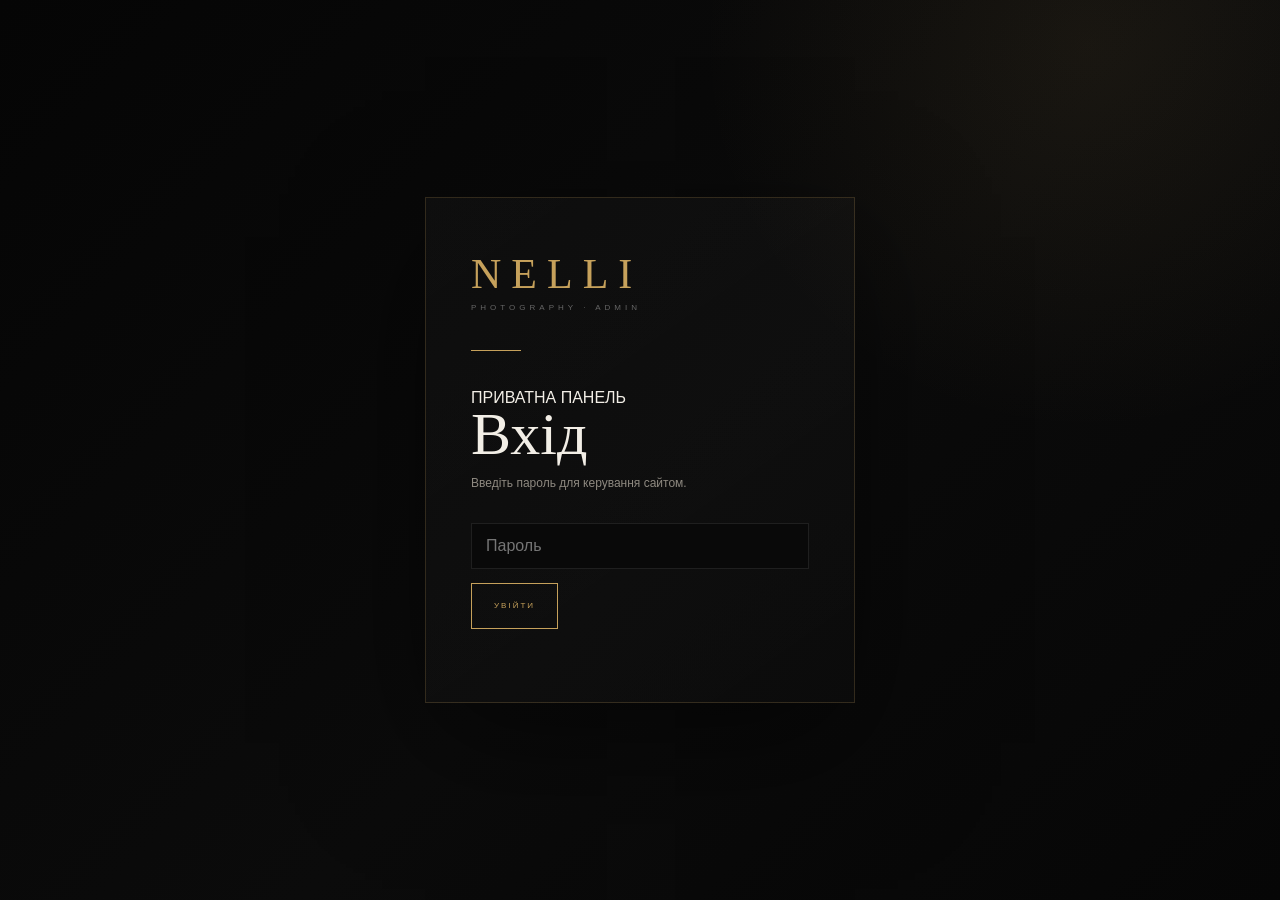
==== admin/index.html @ 54c32738 "Update index.html" ====
<!DOCTYPE html>
<html lang="uk">

<head>

    <meta charset="UTF-8">

    <meta
        name="viewport"
        content="width=device-width, initial-scale=1.0"
    >

    <title>Nelli Photography — Адмінка</title>

    <link
        rel="stylesheet"
        href="admin.css"
    >

</head>

<body>


<!-- ======================================================
     LOGIN
====================================================== -->

<div
    id="loginScreen"
    class="login-screen"
>

    <div class="login-box">

        <div class="login-brand">
            NELLI
        </div>

        <div class="login-subtitle">
            PHOTOGRAPHY · ADMIN
        </div>

        <div class="login-line"></div>

        <div class="login-label">
            ПРИВАТНА ПАНЕЛЬ
        </div>

        <h1>
            Вхід
        </h1>

        <p>
            Введіть пароль для керування сайтом.
        </p>

        <input
            id="adminToken"
            type="password"
            placeholder="Пароль"
            autocomplete="off"
        >

        <button
            id="loginButton"
            class="gold-button full-button"
            type="button"
        >
            Увійти
        </button>

        <div
            id="loginMessage"
            class="message"
        ></div>

    </div>

</div>


<!-- ======================================================
     APP
====================================================== -->

<div
    id="app"
    class="app hidden"
>


    <!-- HEADER -->

    <header class="admin-header">

        <div class="header-brand">

            <div class="brand">
                NELLI
            </div>

            <div class="brand-sub">
                PHOTOGRAPHY · ADMIN
            </div>

        </div>


        <div class="header-right">

            <span
                id="globalMessage"
                class="message"
            ></span>

            <button
                id="logoutButton"
                class="outline-button"
                type="button"
            >
                Вийти
            </button>

        </div>

    </header>


    <!-- MAIN -->

    <main class="admin-main">


        <!-- PAGE HEADER -->

        <div class="page-heading">

            <div>

                <div class="eyebrow">
                    CONTENT MANAGER
                </div>

                <h1>
                    Фотосесії
                </h1>

                <p class="page-description">
                    Тут можна керувати фотосесіями та фотографіями сайту.
                </p>

            </div>


            <button
                id="newSessionButton"
                class="gold-button create-button"
                type="button"
            >
                + Додати фотосесію
            </button>

        </div>


        <!-- SEARCH -->

        <div class="toolbar">

            <div class="search-box">

                <span>
                    ⌕
                </span>

                <input
                    id="sessionSearch"
                    type="text"
                    placeholder="Пошук фотосесії..."
                >

            </div>

            <div
                id="sessionCount"
                class="count-label"
            >
                0 фотосесій
            </div>

        </div>


        <!-- CONTENT -->

        <div class="admin-layout">


            <!-- SESSION LIST -->

            <aside class="sessions-panel">

                <div class="panel-header">

                    <div class="panel-title">
                        Ваші фотосесії
                    </div>

                </div>


                <div id="sessionsList">
                    Завантаження...
                </div>

            </aside>


            <!-- EDITOR -->

            <section class="editor-panel">


                <div
                    id="emptyState"
                    class="empty-state"
                >

                    <div class="empty-icon">
                        +
                    </div>

                    <h2>
                        Виберіть фотосесію
                    </h2>

                    <p>
                        Або створіть нову фотосесію,
                        щоб додати фотографії.
                    </p>

                    <button
                        id="emptyCreateButton"
                        class="gold-button"
                        type="button"
                    >
                        Створити фотосесію
                    </button>

                </div>


                <div
                    id="editor"
                    class="hidden"
                >


                    <!-- EDITOR HEADER -->

                    <div class="editor-header">

                        <div>

                            <div class="eyebrow">
                                РЕДАГУВАННЯ
                            </div>

                            <h2 id="editorTitle">
                                Фотосесія
                            </h2>

                        </div>


                        <div
                            id="editorStatus"
                            class="editor-status"
                        ></div>

                    </div>


                    <!-- BASIC INFO -->

                    <div class="form-section">

                        <div class="section-heading">
                            Основна інформація
                        </div>


                        <div class="two-columns">


                            <div class="field">

                                <label for="titleUk">
                                    Назва
                                </label>

                                <input
                                    id="titleUk"
                                    type="text"
                                    placeholder="Наприклад: Весілля Олени та Максима"
                                >

                                <div class="field-help">
                                    Основна назва фотосесії.
                                </div>

                            </div>


                            <div class="field">

                                <label for="category">
                                    Тип зйомки
                                </label>

                                <select id="category">

                                    <option value="wedding">
                                        Весілля
                                    </option>

                                    <option value="love">
                                        Історія кохання
                                    </option>

                                    <option value="portrait">
                                        Портрет
                                    </option>

                                    <option value="couple">
                                        Пара
                                    </option>

                                    <option value="other">
                                        Інше
                                    </option>

                                </select>

                            </div>


                            <div class="field">

                                <label for="order">
                                    Позиція на сайті
                                </label>

                                <input
                                    id="order"
                                    type="number"
                                    min="1"
                                    value="1"
                                >

                                <div class="field-help">
                                    Менше число = вище на сайті.
                                </div>

                            </div>


                            <div class="field">

                                <label for="active">
                                    Статус
                                </label>

                                <select id="active">

                                    <option value="true">
                                        Показувати на сайті
                                    </option>

                                    <option value="false">
                                        Приховати з сайту
                                    </option>

                                </select>

                            </div>

                        </div>


                        <details class="advanced-section">

                            <summary>
                                Додаткові налаштування
                            </summary>


                            <div class="two-columns advanced-fields">


                                <div class="field">

                                    <label for="slug">
                                        Slug
                                    </label>

                                    <input
                                        id="slug"
                                        type="text"
                                        placeholder="wedding-olena-max"
                                    >

                                    <div class="field-help">
                                        Можна залишити порожнім — створиться автоматично.
                                    </div>

                                </div>


                                <div class="field">

                                    <label>
                                        ID
                                    </label>

                                    <input
                                        id="sessionIdDisplay"
                                        type="text"
                                        readonly
                                    >

                                </div>

                            </div>

                        </details>

                    </div>


                    <!-- LANGUAGES -->

                    <div class="form-section">

                        <div class="section-heading">
                            Тексти різними мовами
                        </div>


                        <div class="language-grid">


                            <div class="language-card">

                                <div class="language-name">
                                    UA
                                </div>

                                <div class="field">

                                    <label for="descriptionUk">
                                        Опис
                                    </label>

                                    <textarea
                                        id="descriptionUk"
                                        placeholder="Короткий опис фотосесії..."
                                    ></textarea>

                                </div>

                            </div>


                            <div class="language-card">

                                <div class="language-name">
                                    RU
                                </div>

                                <div class="field">

                                    <label for="titleRu">
                                        Назва
                                    </label>

                                    <input
                                        id="titleRu"
                                        type="text"
                                    >

                                </div>

                                <div class="field">

                                    <label for="descriptionRu">
                                        Опис
                                    </label>

                                    <textarea
                                        id="descriptionRu"
                                    ></textarea>

                                </div>

                            </div>


                            <div class="language-card">

                                <div class="language-name">
                                    EN
                                </div>

                                <div class="field">

                                    <label for="titleEn">
                                        Назва
                                    </label>

                                    <input
                                        id="titleEn"
                                        type="text"
                                    >

                                </div>

                                <div class="field">

                                    <label for="descriptionEn">
                                        Опис
                                    </label>

                                    <textarea
                                        id="descriptionEn"
                                    ></textarea>

                                </div>

                            </div>


                            <div class="language-card">

                                <div class="language-name">
                                    CZ
                                </div>

                                <div class="field">

                                    <label for="titleCz">
                                        Назва
                                    </label>

                                    <input
                                        id="titleCz"
                                        type="text"
                                    >

                                </div>

                                <div class="field">

                                    <label for="descriptionCz">
                                        Опис
                                    </label>

                                    <textarea
                                        id="descriptionCz"
                                    ></textarea>

                                </div>

                            </div>

                        </div>

                    </div>


                    <!-- ACTIONS -->

                    <div class="save-bar">

                        <div>

                            <div class="save-hint">
                                Не забудьте зберегти зміни.
                            </div>

                        </div>


                        <div class="save-actions">

                            <button
                                id="deleteSessionButton"
                                class="danger-button"
                                type="button"
                            >
                                Видалити
                            </button>

                            <button
                                id="saveSessionButton"
                                class="gold-button"
                                type="button"
                            >
                                Зберегти зміни
                            </button>

                        </div>

                    </div>


                    <!-- PHOTOS -->

                    <div class="photos-section">

                        <div class="section-heading">
                            Фотографії
                        </div>


                        <div class="photos-toolbar">

                            <div>

                                <strong>
                                    Галерея фотосесії
                                </strong>

                                <span>
                                    Завантажуйте фото прямо сюди.
                                </span>

                            </div>


                            <label class="upload-button">

                                + Додати фото

                                <input
                                    id="photoInput"
                                    type="file"
                                    accept="image/jpeg,image/png,image/webp"
                                    multiple
                                    hidden
                                >

                            </label>

                        </div>


                        <div
                            id="photosList"
                            class="photos-list"
                        >

                            <div class="photos-empty">
                                Фотографій поки немає.
                            </div>

                        </div>

                    </div>


                </div>


            </section>

        </div>

    </main>

</div>


<script src="admin.js"></script>

</body>

</html>
---- admin/admin.css ----
:root {
    --bg: #070707;
    --bg-soft: #0c0c0c;
    --panel: #111111;

    --gold: #c6a15b;
    --gold-light: #e2c27d;

    --text: #f2eee6;
    --muted: #8e8980;

    --line: rgba(198, 161, 91, .2);

    --danger: #b56f6f;

    --serif: "Cormorant Garamond", Georgia, serif;
    --sans: "Montserrat", Arial, sans-serif;
}

* {
    box-sizing: border-box;
}

html,
body {
    margin: 0;
    min-height: 100%;
}

body {
    background:
        radial-gradient(
            circle at 85% 5%,
            rgba(198, 161, 91, .08),
            transparent 28%
        ),
        linear-gradient(
            135deg,
            #050505,
            #0b0b0b 55%,
            #060606
        );

    color: var(--text);

    font-family: var(--sans);
    font-weight: 300;
}

button,
input,
textarea,
select {
    font: inherit;
}

button {
    cursor: pointer;
}

.hidden {
    display: none !important;
}


/* =========================================================
   LOGIN
========================================================= */

.login-screen {
    min-height: 100vh;

    display: flex;
    align-items: center;
    justify-content: center;

    padding: 25px;
}

.login-box {
    width: min(430px, 100%);

    padding: 55px 45px;

    border: 1px solid var(--line);

    background:
        linear-gradient(
            145deg,
            rgba(255,255,255,.025),
            rgba(255,255,255,.008)
        );

    box-shadow:
        0 40px 120px rgba(0,0,0,.5);
}

.login-brand {
    color: var(--gold);

    font-family: var(--serif);

    font-size: 42px;

    letter-spacing: 10px;

    line-height: 1;
}

.login-subtitle {
    margin-top: 8px;

    color: #666;

    font-size: 8px;

    letter-spacing: 4px;
}

.login-line {
    width: 50px;

    height: 1px;

    margin: 38px 0;

    background: var(--gold);
}

.login-box h1 {
    margin: 0 0 12px;

    font-family: var(--serif);

    font-size: 60px;

    font-weight: 300;

    line-height: .9;
}

.login-box p {
    margin: 0 0 28px;

    color: var(--muted);

    font-size: 12px;

    line-height: 1.8;
}

.login-box input {
    margin-bottom: 14px;
}


/* =========================================================
   HEADER
========================================================= */

.admin-header {
    position: sticky;

    top: 0;

    z-index: 100;

    min-height: 88px;

    padding: 18px 5vw;

    display: flex;
    align-items: center;
    justify-content: space-between;

    gap: 25px;

    border-bottom: 1px solid var(--line);

    background:
        rgba(7,7,7,.86);

    backdrop-filter: blur(16px);
}

.brand {
    color: var(--gold);

    font-family: var(--serif);

    font-size: 20px;

    letter-spacing: 4px;
}

.brand-sub {
    margin-top: 3px;

    color: #555;

    font-size: 7px;

    letter-spacing: 3px;
}

.header-actions {
    display: flex;
    align-items: center;

    gap: 18px;
}


/* =========================================================
   MAIN
========================================================= */

.admin-main {
    width: min(
        1450px,
        calc(100% - 70px)
    );

    margin: auto;

    padding: 70px 0 100px;
}

.page-top {
    margin-bottom: 50px;

    display: flex;
    align-items: end;
    justify-content: space-between;

    gap: 30px;
}

.eyebrow {
    color: var(--gold);

    font-size: 9px;

    font-weight: 500;

    letter-spacing: 4px;

    text-transform: uppercase;
}

.page-top h1 {
    margin: 14px 0 0;

    font-family: var(--serif);

    font-size: clamp(
        65px,
        8vw,
        115px
    );

    font-weight: 300;

    line-height: .78;

    letter-spacing: -2px;
}


/* =========================================================
   LAYOUT
========================================================= */

.admin-layout {
    display: grid;

    grid-template-columns:
        330px minmax(0, 1fr);

    gap: 20px;

    align-items: start;
}

.sessions-panel,
.editor-panel {
    border: 1px solid var(--line);

    background:
        rgba(255,255,255,.012);
}

.sessions-panel {
    position: sticky;

    top: 108px;

    padding: 24px;
}

.editor-panel {
    padding: 38px;
}

.panel-title,
.divider-title {
    color: var(--gold);

    font-size: 8px;

    font-weight: 500;

    letter-spacing: 3px;

    text-transform: uppercase;
}

.panel-title {
    margin-bottom: 20px;
}

.divider-title {
    padding-top: 24px;

    margin: 22px 0 25px;

    border-top: 1px solid var(--line);
}


/* =========================================================
   SESSION LIST
========================================================= */

.session-card {
    padding: 17px;

    margin-bottom: 10px;

    border: 1px solid
        rgba(255,255,255,.07);

    background: #0a0a0a;

    cursor: pointer;

    transition:
        transform .35s ease,
        background .35s ease,
        border-color .35s ease;
}

.session-card:hover {
    transform: translateX(4px);

    border-color:
        rgba(198,161,91,.4);
}

.session-card.active {
    border-color: var(--gold);

    background:
        linear-gradient(
            90deg,
            rgba(198,161,91,.08),
            transparent
        );
}

.session-title {
    font-family: var(--serif);

    font-size: 24px;

    line-height: 1.05;
}

.session-meta {
    margin-top: 8px;

    color: #69655f;

    font-size: 8px;

    letter-spacing: 1.5px;

    text-transform: uppercase;
}


/* =========================================================
   FORMS
========================================================= */

.two-columns {
    display: grid;

    grid-template-columns: 1fr 1fr;

    gap: 20px;
}

.field {
    margin-bottom: 23px;
}

.field label {
    display: block;

    margin-bottom: 8px;

    color: #88837b;

    font-size: 8px;

    letter-spacing: 2px;

    text-transform: uppercase;
}

input,
textarea,
select {
    width: 100%;

    padding: 13px 14px;

    border: 1px solid
        rgba(255,255,255,.09);

    outline: none;

    background: #090909;

    color: var(--text);

    transition:
        border-color .3s ease,
        box-shadow .3s ease;
}

input:focus,
textarea:focus,
select:focus {
    border-color: var(--gold);

    box-shadow:
        0 0 0 3px
        rgba(198,161,91,.05);
}

textarea {
    min-height: 100px;

    resize: vertical;

    line-height: 1.7;
}


/* =========================================================
   BUTTONS
========================================================= */

.gold-button,
.outline-button,
.danger-button {
    min-height: 46px;

    padding: 0 22px;

    border: 1px solid;

    background: transparent;

    font-size: 8px;

    font-weight: 500;

    letter-spacing: 2px;

    text-transform: uppercase;

    transition:
        background .35s ease,
        color .35s ease,
        border-color .35s ease,
        transform .35s ease;
}

.gold-button {
    border-color: var(--gold);

    color: var(--gold);
}

.gold-button:hover {
    background: var(--gold);

    color: #050505;

    transform: translateY(-2px);
}

.outline-button {
    border-color: #303030;

    color: #999;
}

.outline-button:hover {
    border-color: var(--gold);

    color: var(--gold);
}

.danger-button {
    border-color:
        rgba(181,111,111,.45);

    color: var(--danger);
}

.danger-button:hover {
    background: var(--danger);

    color: #080808;
}

.editor-actions {
    display: flex;

    gap: 12px;

    margin-top: 8px;
}


/* =========================================================
   PHOTO UPLOAD
========================================================= */

.photos-section {
    margin-top: 55px;
}

.upload-box {
    display: flex;

    align-items: center;
    justify-content: space-between;

    gap: 25px;

    padding: 25px;

    border: 1px dashed
        rgba(198,161,91,.3);

    background:
        rgba(198,161,91,.025);
}

.upload-copy {
    display: flex;

    flex-direction: column;

    gap: 6px;
}

.upload-copy strong {
    font-family: var(--serif);

    font-size: 24px;

    font-weight: 400;
}

.upload-copy span {
    color: #666;

    font-size: 8px;

    letter-spacing: 1px;
}

#photoInput {
    width: min(
        360px,
        100%
    );

    padding: 0;

    border: 0;

    background: transparent;
}


/* =========================================================
   PHOTO GRID
========================================================= */

.photos-list {
    display: grid;

    grid-template-columns:
        repeat(
            2,
            minmax(0, 1fr)
        );

    gap: 16px;

    margin-top: 25px;
}

.photo-card {
    overflow: hidden;

    border: 1px solid
        rgba(255,255,255,.08);

    background: #090909;
}

.photo-preview {
    position: relative;

    aspect-ratio: 4 / 3;

    overflow: hidden;

    background: #151515;
}

.photo-preview img {
    width: 100%;
    height: 100%;

    object-fit: cover;

    transition:
        transform .8s
        cubic-bezier(.16,1,.3,1);
}

.photo-card:hover
.photo-preview img {
    transform: scale(1.04);
}

.cover-badge {
    position: absolute;

    top: 12px;
    left: 12px;

    padding: 6px 9px;

    background: var(--gold);

    color: #090909;

    font-size: 7px;

    font-weight: 600;

    letter-spacing: 1.5px;

    text-transform: uppercase;
}

.photo-body {
    padding: 15px;
}

.photo-name {
    overflow: hidden;

    color: #ddd;

    font-size: 10px;

    white-space: nowrap;

    text-overflow: ellipsis;
}

.photo-actions {
    display: flex;

    gap: 8px;

    margin-top: 12px;
}

.photo-actions button {
    min-height: 34px;

    padding: 0 11px;

    border: 1px solid #292929;

    background: transparent;

    color: #888;

    font-size: 7px;

    letter-spacing: 1px;

    text-transform: uppercase;

    transition:
        border-color .3s ease,
        color .3s ease;
}

.photo-actions button:hover {
    border-color: var(--gold);

    color: var(--gold);
}


/* =========================================================
   MESSAGE
========================================================= */

.message {
    min-height: 18px;

    color: var(--gold);

    font-size: 9px;

    letter-spacing: 1px;
}


/* =========================================================
   SCROLLBAR
========================================================= */

::-webkit-scrollbar {
    width: 6px;
}

::-webkit-scrollbar-track {
    background: #060606;
}

::-webkit-scrollbar-thumb {
    background: #2b2b2b;
}

::-webkit-scrollbar-thumb:hover {
    background: var(--gold);
}


/* =========================================================
   MOBILE
========================================================= */

@media (max-width: 900px) {

    .admin-main {
        width: calc(100% - 30px);

        padding-top: 40px;
    }

    .admin-layout {
        grid-template-columns: 1fr;
    }

    .sessions-panel {
        position: static;
    }

    .two-columns {
        grid-template-columns: 1fr;
    }

    .photos-list {
        grid-template-columns: 1fr;
    }

    .upload-box {
        align-items: stretch;

        flex-direction: column;
    }

    #photoInput {
        width: 100%;
    }

}


@media (max-width: 600px) {

    .admin-header {
        padding: 16px 15px;
    }

    .brand {
        font-size: 14px;
    }

    .brand-sub {
        font-size: 6px;
    }

    .header-actions {
        gap: 8px;
    }

    .header-actions .message {
        display: none;
    }

    .editor-panel {
        padding: 24px 17px;
    }

    .page-top {
        align-items: stretch;

        flex-direction: column;
    }

    .page-top
    .gold-button {
        width: 100%;
    }

    .login-box {
        padding: 38px 25px;
    }

    .login-box h1 {
        font-size: 48px;
    }

    .session-title {
        font-size: 21px;
    }

}
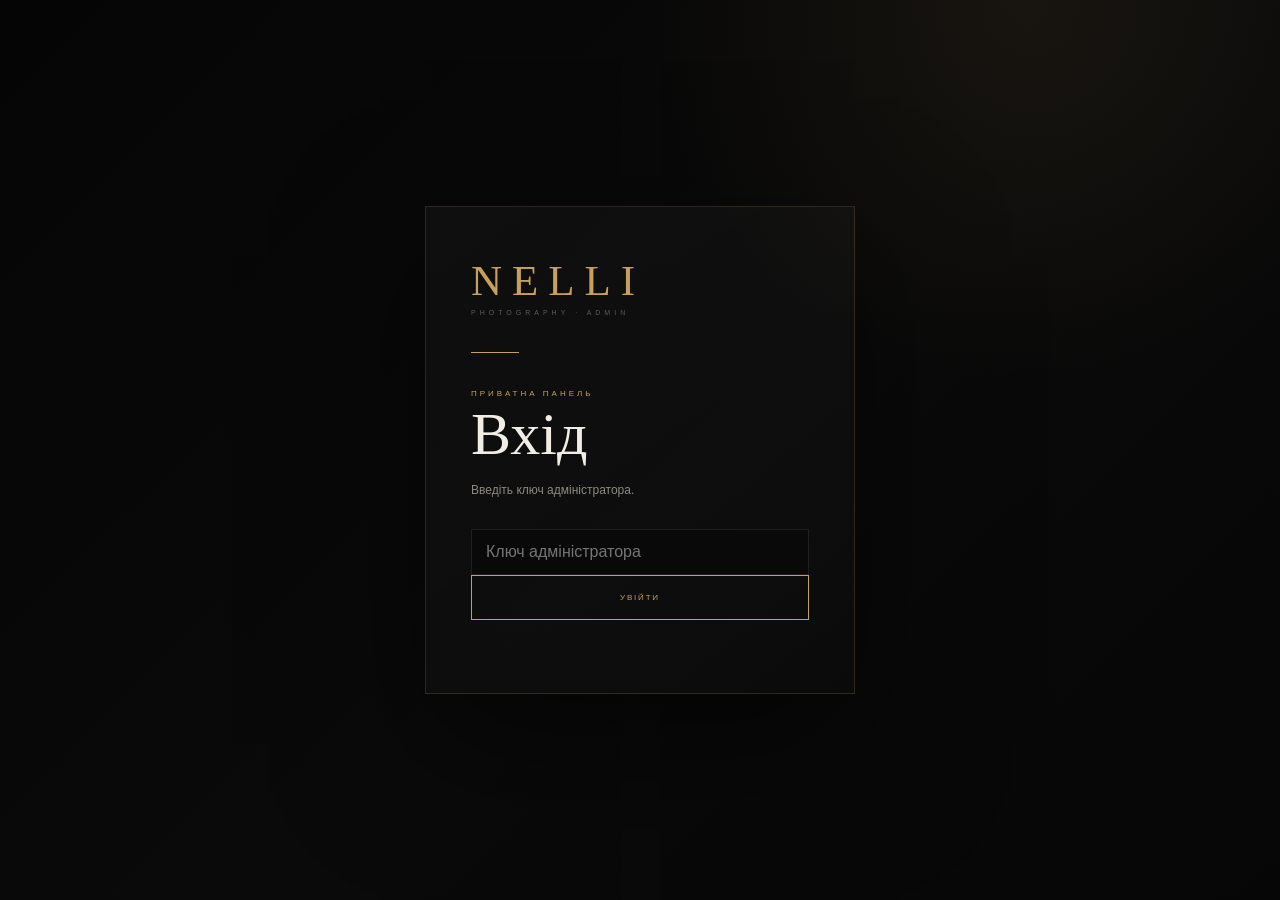
==== commit 0c87efa5: "Update index.html" ====
--- a/admin/index.html
+++ b/admin/index.html
@@ -7,24 +7,24 @@
 
     <meta
         name="viewport"
-        content="width=device-width, initial-scale=1.0"
+        content="width=device-width, initial-scale=1.0, viewport-fit=cover"
     >
 
-    <title>Nelli Photography — Адмінка</title>
+    <meta
+        name="theme-color"
+        content="#070707"
+    >
+
+    <title>Nelli Photography — Admin</title>
 
     <link
         rel="stylesheet"
-        href="admin.css"
+        href="admin.css?v=20260901"
     >
 
 </head>
 
 <body>
-
-
-<!-- ======================================================
-     LOGIN
-====================================================== -->
 
 <div
     id="loginScreen"
@@ -52,23 +52,33 @@
         </h1>
 
         <p>
-            Введіть пароль для керування сайтом.
+            Введіть ключ адміністратора.
         </p>
 
-        <input
-            id="adminToken"
-            type="password"
-            placeholder="Пароль"
-            autocomplete="off"
-        >
-
-        <button
-            id="loginButton"
-            class="gold-button full-button"
-            type="button"
-        >
-            Увійти
-        </button>
+
+        <form id="loginForm">
+
+            <input
+                id="adminToken"
+                type="password"
+                placeholder="Ключ адміністратора"
+                autocomplete="current-password"
+                autocapitalize="off"
+                spellcheck="false"
+                enterkeyhint="go"
+            >
+
+
+            <button
+                id="loginButton"
+                class="gold-button full-button"
+                type="submit"
+            >
+                Увійти
+            </button>
+
+        </form>
+
 
         <div
             id="loginMessage"
@@ -80,17 +90,10 @@
 </div>
 
 
-<!-- ======================================================
-     APP
-====================================================== -->
-
 <div
     id="app"
     class="app hidden"
 >
-
-
-    <!-- HEADER -->
 
     <header class="admin-header">
 
@@ -127,12 +130,8 @@
     </header>
 
 
-    <!-- MAIN -->
-
     <main class="admin-main">
 
-
-        <!-- PAGE HEADER -->
 
         <div class="page-heading">
 
@@ -147,7 +146,7 @@
                 </h1>
 
                 <p class="page-description">
-                    Тут можна керувати фотосесіями та фотографіями сайту.
+                    Керуйте фотосесіями та фотографіями сайту.
                 </p>
 
             </div>
@@ -164,8 +163,6 @@
         </div>
 
 
-        <!-- SEARCH -->
-
         <div class="toolbar">
 
             <div class="search-box">
@@ -176,11 +173,13 @@
 
                 <input
                     id="sessionSearch"
-                    type="text"
+                    type="search"
                     placeholder="Пошук фотосесії..."
+                    autocomplete="off"
                 >
 
             </div>
+
 
             <div
                 id="sessionCount"
@@ -192,12 +191,8 @@
         </div>
 
 
-        <!-- CONTENT -->
-
         <div class="admin-layout">
 
-
-            <!-- SESSION LIST -->
 
             <aside class="sessions-panel">
 
@@ -216,8 +211,6 @@
 
             </aside>
 
-
-            <!-- EDITOR -->
 
             <section class="editor-panel">
 
@@ -257,8 +250,6 @@
                 >
 
 
-                    <!-- EDITOR HEADER -->
-
                     <div class="editor-header">
 
                         <div>
@@ -281,8 +272,6 @@
 
                     </div>
 
-
-                    <!-- BASIC INFO -->
 
                     <div class="form-section">
 
@@ -359,10 +348,6 @@
                                     value="1"
                                 >
 
-                                <div class="field-help">
-                                    Менше число = вище на сайті.
-                                </div>
-
                             </div>
 
 
@@ -398,7 +383,6 @@
 
                             <div class="two-columns advanced-fields">
 
-
                                 <div class="field">
 
                                     <label for="slug">
@@ -408,19 +392,15 @@
                                     <input
                                         id="slug"
                                         type="text"
-                                        placeholder="wedding-olena-max"
+                                        placeholder="wedding-olena"
                                     >
 
-                                    <div class="field-help">
-                                        Можна залишити порожнім — створиться автоматично.
-                                    </div>
-
-                                </div>
-
-
-                                <div class="field">
-
-                                    <label>
+                                </div>
+
+
+                                <div class="field">
+
+                                    <label for="sessionIdDisplay">
                                         ID
                                     </label>
 
@@ -439,8 +419,6 @@
                     </div>
 
 
-                    <!-- LANGUAGES -->
-
                     <div class="form-section">
 
                         <div class="section-heading">
@@ -579,16 +557,10 @@
                     </div>
 
 
-                    <!-- ACTIONS -->
-
                     <div class="save-bar">
 
-                        <div>
-
-                            <div class="save-hint">
-                                Не забудьте зберегти зміни.
-                            </div>
-
+                        <div class="save-hint">
+                            Збережіть зміни після редагування.
                         </div>
 
 
@@ -607,15 +579,13 @@
                                 class="gold-button"
                                 type="button"
                             >
-                                Зберегти зміни
+                                Зберегти
                             </button>
 
                         </div>
 
                     </div>
 
-
-                    <!-- PHOTOS -->
 
                     <div class="photos-section">
 
@@ -633,7 +603,7 @@
                                 </strong>
 
                                 <span>
-                                    Завантажуйте фото прямо сюди.
+                                    Додайте фотографії з телефона або комп'ютера.
                                 </span>
 
                             </div>
@@ -672,7 +642,6 @@
 
                 </div>
 
-
             </section>
 
         </div>
@@ -682,7 +651,7 @@
 </div>
 
 
-<script src="admin.js"></script>
+<script src="admin.js?v=20260901"></script>
 
 </body>
 
--- a/admin/admin.css
+++ b/admin/admin.css
@@ -2,42 +2,51 @@
     --bg: #070707;
     --bg-soft: #0c0c0c;
     --panel: #111111;
+    --panel-light: #151515;
 
     --gold: #c6a15b;
-    --gold-light: #e2c27d;
-
-    --text: #f2eee6;
-    --muted: #8e8980;
-
-    --line: rgba(198, 161, 91, .2);
-
-    --danger: #b56f6f;
+    --gold-light: #e1c17c;
+
+    --text: #f1ede5;
+    --muted: #8d8980;
+    --dark-muted: #5f5b55;
+
+    --line: rgba(198, 161, 91, .18);
+    --line-light: rgba(255,255,255,.08);
+
+    --danger: #bd7777;
 
     --serif: "Cormorant Garamond", Georgia, serif;
     --sans: "Montserrat", Arial, sans-serif;
 }
 
+
 * {
     box-sizing: border-box;
 }
 
-html,
+
+html {
+    min-height: 100%;
+    background: var(--bg);
+}
+
+
 body {
+    min-height: 100vh;
+
     margin: 0;
-    min-height: 100%;
-}
-
-body {
+
     background:
         radial-gradient(
-            circle at 85% 5%,
-            rgba(198, 161, 91, .08),
+            circle at 80% 0%,
+            rgba(198,161,91,.08),
             transparent 28%
         ),
         linear-gradient(
             135deg,
             #050505,
-            #0b0b0b 55%,
+            #0a0a0a 55%,
             #060606
         );
 
@@ -46,6 +55,7 @@
     font-family: var(--sans);
     font-weight: 300;
 }
+
 
 button,
 input,
@@ -54,9 +64,18 @@
     font: inherit;
 }
 
+
 button {
     cursor: pointer;
 }
+
+
+input,
+textarea,
+select {
+    outline: none;
+}
+
 
 .hidden {
     display: none !important;
@@ -77,58 +96,75 @@
     padding: 25px;
 }
 
+
 .login-box {
     width: min(430px, 100%);
 
     padding: 55px 45px;
 
-    border: 1px solid var(--line);
+    border:
+        1px solid var(--line);
 
     background:
         linear-gradient(
             145deg,
-            rgba(255,255,255,.025),
-            rgba(255,255,255,.008)
+            rgba(255,255,255,.028),
+            rgba(255,255,255,.006)
         );
 
     box-shadow:
-        0 40px 120px rgba(0,0,0,.5);
-}
+        0 50px 130px rgba(0,0,0,.55);
+}
+
 
 .login-brand {
     color: var(--gold);
 
     font-family: var(--serif);
 
-    font-size: 42px;
+    font-size: 43px;
+
+    line-height: .9;
 
     letter-spacing: 10px;
-
-    line-height: 1;
-}
+}
+
 
 .login-subtitle {
     margin-top: 8px;
 
-    color: #666;
+    color: #5f5b55;
+
+    font-size: 7px;
+
+    letter-spacing: 4px;
+}
+
+
+.login-line {
+    width: 48px;
+
+    height: 1px;
+
+    margin: 36px 0;
+    
+    background: var(--gold);
+}
+
+
+.login-label {
+    margin-bottom: 12px;
+
+    color: var(--gold);
 
     font-size: 8px;
 
-    letter-spacing: 4px;
-}
-
-.login-line {
-    width: 50px;
-
-    height: 1px;
-
-    margin: 38px 0;
-
-    background: var(--gold);
-}
+    letter-spacing: 3px;
+}
+
 
 .login-box h1 {
-    margin: 0 0 12px;
+    margin: 0;
 
     font-family: var(--serif);
 
@@ -136,21 +172,18 @@
 
     font-weight: 300;
 
-    line-height: .9;
-}
+    line-height: .8;
+}
+
 
 .login-box p {
-    margin: 0 0 28px;
+    margin: 22px 0 28px;
 
     color: var(--muted);
 
     font-size: 12px;
 
     line-height: 1.8;
-}
-
-.login-box input {
-    margin-bottom: 14px;
 }
 
 
@@ -165,33 +198,45 @@
 
     z-index: 100;
 
-    min-height: 88px;
-
-    padding: 18px 5vw;
+    min-height: 84px;
+
+    padding: 16px 5vw;
 
     display: flex;
+
     align-items: center;
+
     justify-content: space-between;
 
-    gap: 25px;
-
-    border-bottom: 1px solid var(--line);
+    gap: 20px;
+
+    border-bottom:
+        1px solid var(--line);
 
     background:
         rgba(7,7,7,.86);
 
-    backdrop-filter: blur(16px);
-}
+    backdrop-filter: blur(18px);
+}
+
+
+.header-brand {
+    display: flex;
+
+    flex-direction: column;
+}
+
 
 .brand {
     color: var(--gold);
 
     font-family: var(--serif);
 
-    font-size: 20px;
+    font-size: 21px;
 
     letter-spacing: 4px;
 }
+
 
 .brand-sub {
     margin-top: 3px;
@@ -203,8 +248,10 @@
     letter-spacing: 3px;
 }
 
-.header-actions {
+
+.header-right {
     display: flex;
+
     align-items: center;
 
     gap: 18px;
@@ -218,52 +265,133 @@
 .admin-main {
     width: min(
         1450px,
-        calc(100% - 70px)
+        calc(100% - 60px)
     );
 
     margin: auto;
 
-    padding: 70px 0 100px;
-}
-
-.page-top {
-    margin-bottom: 50px;
-
+    padding: 60px 0 100px;
+}
+
+
+.page-heading {
     display: flex;
+
+    justify-content: space-between;
+
     align-items: end;
+
+    gap: 30px;
+
+    margin-bottom: 38px;
+}
+
+
+.eyebrow {
+    color: var(--gold);
+
+    font-size: 8px;
+
+    font-weight: 500;
+
+    letter-spacing: 4px;
+
+    text-transform: uppercase;
+}
+
+
+.page-heading h1 {
+    margin: 12px 0 0;
+
+    font-family: var(--serif);
+
+    font-size:
+        clamp(
+            58px,
+            8vw,
+            110px
+        );
+
+    font-weight: 300;
+
+    line-height: .78;
+
+    letter-spacing: -2px;
+}
+
+
+.page-description {
+    max-width: 500px;
+
+    margin: 18px 0 0;
+
+    color: var(--muted);
+
+    font-size: 11px;
+
+    line-height: 1.8;
+}
+
+
+/* =========================================================
+   TOOLBAR
+========================================================= */
+
+.toolbar {
+    display: flex;
+
     justify-content: space-between;
 
-    gap: 30px;
-}
-
-.eyebrow {
-    color: var(--gold);
+    align-items: center;
+
+    gap: 20px;
+
+    margin-bottom: 18px;
+}
+
+
+.search-box {
+    width: min(450px, 100%);
+
+    display: flex;
+
+    align-items: center;
+
+    gap: 10px;
+
+    padding: 0 15px;
+
+    border: 1px solid
+        rgba(255,255,255,.08);
+
+    background: #090909;
+}
+
+
+.search-box span {
+    color: var(--gold);
+
+    font-size: 20px;
+}
+
+
+.search-box input {
+    min-height: 45px;
+
+    border: 0;
+
+    background: transparent;
+
+    color: var(--text);
+}
+
+
+.count-label {
+    color: #666;
 
     font-size: 9px;
 
-    font-weight: 500;
-
-    letter-spacing: 4px;
-
-    text-transform: uppercase;
-}
-
-.page-top h1 {
-    margin: 14px 0 0;
-
-    font-family: var(--serif);
-
-    font-size: clamp(
-        65px,
-        8vw,
-        115px
-    );
-
-    font-weight: 300;
-
-    line-height: .78;
-
-    letter-spacing: -2px;
+    letter-spacing: 1px;
 }
 
 
@@ -275,35 +403,51 @@
     display: grid;
 
     grid-template-columns:
-        330px minmax(0, 1fr);
-
-    gap: 20px;
+        320px minmax(0, 1fr);
+
+    gap: 18px;
 
     align-items: start;
 }
+
 
 .sessions-panel,
 .editor-panel {
-    border: 1px solid var(--line);
+    border:
+        1px solid var(--line);
 
     background:
         rgba(255,255,255,.012);
 }
 
+
 .sessions-panel {
     position: sticky;
 
-    top: 108px;
-
-    padding: 24px;
-}
+    top: 103px;
+
+    min-height: 500px;
+
+    padding: 22px;
+}
+
 
 .editor-panel {
-    padding: 38px;
-}
-
-.panel-title,
-.divider-title {
+    padding: 35px;
+}
+
+
+.panel-header {
+    padding-bottom: 17px;
+
+    margin-bottom: 12px;
+
+    border-bottom:
+        1px solid var(--line);
+}
+
+
+.panel-title {
     color: var(--gold);
 
     font-size: 8px;
@@ -315,29 +459,20 @@
     text-transform: uppercase;
 }
 
-.panel-title {
-    margin-bottom: 20px;
-}
-
-.divider-title {
-    padding-top: 24px;
-
-    margin: 22px 0 25px;
-
-    border-top: 1px solid var(--line);
-}
-
-
-/* =========================================================
-   SESSION LIST
+
+/* =========================================================
+   SESSION CARDS
 ========================================================= */
 
 .session-card {
+    position: relative;
+
     padding: 17px;
 
-    margin-bottom: 10px;
-
-    border: 1px solid
+    margin-bottom: 9px;
+
+    border:
+        1px solid
         rgba(255,255,255,.07);
 
     background: #0a0a0a;
@@ -345,10 +480,11 @@
     cursor: pointer;
 
     transition:
-        transform .35s ease,
+        border-color .35s ease,
         background .35s ease,
-        border-color .35s ease;
-}
+        transform .35s ease;
+}
+
 
 .session-card:hover {
     transform: translateX(4px);
@@ -356,6 +492,7 @@
     border-color:
         rgba(198,161,91,.4);
 }
+
 
 .session-card.active {
     border-color: var(--gold);
@@ -364,60 +501,220 @@
         linear-gradient(
             90deg,
             rgba(198,161,91,.08),
-            transparent
+            rgba(198,161,91,.01)
         );
 }
 
-.session-title {
+
+.session-card-title {
     font-family: var(--serif);
 
     font-size: 24px;
 
-    line-height: 1.05;
-}
-
-.session-meta {
-    margin-top: 8px;
-
-    color: #69655f;
+    line-height: 1;
+}
+
+
+.session-card-meta {
+    margin-top: 9px;
+
+    color: #68635c;
 
     font-size: 8px;
 
-    letter-spacing: 1.5px;
+    letter-spacing: 1.2px;
 
     text-transform: uppercase;
 }
 
 
+.session-card-photo-count {
+    position: absolute;
+
+    top: 15px;
+
+    right: 15px;
+
+    color: var(--gold);
+
+    font-size: 8px;
+}
+
+
+/* =========================================================
+   EMPTY
+========================================================= */
+
+.empty-state {
+    min-height: 650px;
+
+    display: flex;
+
+    align-items: center;
+
+    justify-content: center;
+
+    flex-direction: column;
+
+    text-align: center;
+
+    padding: 50px;
+}
+
+
+.empty-icon {
+    width: 58px;
+    height: 58px;
+
+    display: flex;
+
+    align-items: center;
+
+    justify-content: center;
+
+    border:
+        1px solid var(--line);
+
+    color: var(--gold);
+
+    font-size: 25px;
+
+    margin-bottom: 25px;
+}
+
+
+.empty-state h2 {
+    margin: 0;
+
+    font-family: var(--serif);
+
+    font-size: 42px;
+
+    font-weight: 300;
+}
+
+
+.empty-state p {
+    max-width: 380px;
+
+    margin: 15px 0 28px;
+
+    color: var(--muted);
+
+    font-size: 11px;
+
+    line-height: 1.8;
+}
+
+
+/* =========================================================
+   EDITOR HEADER
+========================================================= */
+
+.editor-header {
+    display: flex;
+
+    justify-content: space-between;
+
+    align-items: end;
+
+    gap: 20px;
+
+    padding-bottom: 28px;
+
+    margin-bottom: 28px;
+
+    border-bottom:
+        1px solid var(--line);
+}
+
+
+.editor-header h2 {
+    margin: 12px 0 0;
+
+    font-family: var(--serif);
+
+    font-size: 48px;
+
+    font-weight: 300;
+
+    line-height: .9;
+}
+
+
+.editor-status {
+    color: var(--gold);
+
+    font-size: 9px;
+
+    letter-spacing: 1px;
+}
+
+
 /* =========================================================
    FORMS
 ========================================================= */
+
+.form-section {
+    margin-bottom: 45px;
+}
+
+
+.section-heading {
+    margin-bottom: 24px;
+
+    color: var(--gold);
+
+    font-size: 9px;
+
+    font-weight: 500;
+
+    letter-spacing: 3px;
+
+    text-transform: uppercase;
+}
+
 
 .two-columns {
     display: grid;
 
-    grid-template-columns: 1fr 1fr;
+    grid-template-columns:
+        repeat(2, minmax(0,1fr));
 
     gap: 20px;
 }
 
+
 .field {
-    margin-bottom: 23px;
-}
+    margin-bottom: 20px;
+}
+
 
 .field label {
     display: block;
 
     margin-bottom: 8px;
 
-    color: #88837b;
+    color: #87827a;
 
     font-size: 8px;
 
-    letter-spacing: 2px;
+    letter-spacing: 1.5px;
 
     text-transform: uppercase;
 }
+
+
+.field-help {
+    margin-top: 6px;
+
+    color: #54514b;
+
+    font-size: 8px;
+
+    line-height: 1.5;
+}
+
 
 input,
 textarea,
@@ -426,10 +723,9 @@
 
     padding: 13px 14px;
 
-    border: 1px solid
+    border:
+        1px solid
         rgba(255,255,255,.09);
-
-    outline: none;
 
     background: #090909;
 
@@ -439,6 +735,7 @@
         border-color .3s ease,
         box-shadow .3s ease;
 }
+
 
 input:focus,
 textarea:focus,
@@ -450,12 +747,145 @@
         rgba(198,161,91,.05);
 }
 
+
+input[readonly] {
+    color: #555;
+
+    cursor: not-allowed;
+}
+
+
 textarea {
-    min-height: 100px;
+    min-height: 115px;
 
     resize: vertical;
 
     line-height: 1.7;
+}
+
+
+.advanced-section {
+    margin-top: 5px;
+
+    border-top:
+        1px solid var(--line);
+
+    border-bottom:
+        1px solid var(--line);
+}
+
+
+.advanced-section summary {
+    padding: 14px 0;
+
+    color: #777;
+
+    font-size: 9px;
+
+    cursor: pointer;
+
+    letter-spacing: 1px;
+}
+
+
+.advanced-fields {
+    padding-top: 10px;
+}
+
+
+/* =========================================================
+   LANGUAGE CARDS
+========================================================= */
+
+.language-grid {
+    display: grid;
+
+    grid-template-columns:
+        repeat(2, minmax(0,1fr));
+
+    gap: 15px;
+}
+
+
+.language-card {
+    padding: 20px;
+
+    border:
+        1px solid
+        rgba(255,255,255,.07);
+
+    background: #0b0b0b;
+}
+
+
+.language-name {
+    display: inline-flex;
+
+    align-items: center;
+
+    justify-content: center;
+
+    min-width: 32px;
+
+    height: 24px;
+
+    margin-bottom: 20px;
+
+    border:
+        1px solid var(--line);
+
+    color: var(--gold);
+
+    font-size: 8px;
+
+    letter-spacing: 1px;
+}
+
+
+/* =========================================================
+   SAVE BAR
+========================================================= */
+
+.save-bar {
+    position: sticky;
+
+    bottom: 15px;
+
+    z-index: 10;
+
+    display: flex;
+
+    justify-content: space-between;
+
+    align-items: center;
+
+    gap: 20px;
+
+    padding: 15px 18px;
+
+    margin: 35px 0 55px;
+
+    border:
+        1px solid var(--line);
+
+    background:
+        rgba(12,12,12,.92);
+
+    backdrop-filter: blur(16px);
+}
+
+
+.save-hint {
+    color: #666;
+
+    font-size: 9px;
+}
+
+
+.save-actions {
+    display: flex;
+
+    gap: 10px;
 }
 
 
@@ -465,10 +895,17 @@
 
 .gold-button,
 .outline-button,
-.danger-button {
-    min-height: 46px;
-
-    padding: 0 22px;
+.danger-button,
+.upload-button {
+    min-height: 45px;
+
+    display: inline-flex;
+
+    align-items: center;
+
+    justify-content: center;
+
+    padding: 0 19px;
 
     border: 1px solid;
 
@@ -478,7 +915,7 @@
 
     font-weight: 500;
 
-    letter-spacing: 2px;
+    letter-spacing: 1.8px;
 
     text-transform: uppercase;
 
@@ -489,12 +926,14 @@
         transform .35s ease;
 }
 
+
 .gold-button {
     border-color: var(--gold);
 
     color: var(--gold);
 }
 
+
 .gold-button:hover {
     background: var(--gold);
 
@@ -503,11 +942,13 @@
     transform: translateY(-2px);
 }
 
+
 .outline-button {
-    border-color: #303030;
+    border-color: #313131;
 
     color: #999;
 }
+
 
 .outline-button:hover {
     border-color: var(--gold);
@@ -515,12 +956,14 @@
     color: var(--gold);
 }
 
+
 .danger-button {
     border-color:
-        rgba(181,111,111,.45);
+        rgba(189,119,119,.45);
 
     color: var(--danger);
 }
+
 
 .danger-button:hover {
     background: var(--danger);
@@ -528,75 +971,84 @@
     color: #080808;
 }
 
-.editor-actions {
+
+.full-button {
+    width: 100%;
+}
+
+
+.create-button {
+    min-width: 210px;
+}
+
+
+/* =========================================================
+   PHOTOS
+========================================================= */
+
+.photos-section {
+    padding-top: 40px;
+
+    border-top:
+        1px solid var(--line);
+}
+
+
+.photos-toolbar {
     display: flex;
 
-    gap: 12px;
-
-    margin-top: 8px;
-}
-
-
-/* =========================================================
-   PHOTO UPLOAD
-========================================================= */
-
-.photos-section {
-    margin-top: 55px;
-}
-
-.upload-box {
-    display: flex;
-
     align-items: center;
+
     justify-content: space-between;
 
-    gap: 25px;
-
-    padding: 25px;
-
-    border: 1px dashed
+    gap: 20px;
+
+    padding: 20px;
+
+    border:
+        1px dashed
         rgba(198,161,91,.3);
 
     background:
         rgba(198,161,91,.025);
 }
 
-.upload-copy {
-    display: flex;
-
-    flex-direction: column;
-
-    gap: 6px;
-}
-
-.upload-copy strong {
+
+.photos-toolbar strong {
+    display: block;
+
     font-family: var(--serif);
 
-    font-size: 24px;
+    font-size: 23px;
 
     font-weight: 400;
 }
 
-.upload-copy span {
+
+.photos-toolbar span {
+    display: block;
+
+    margin-top: 6px;
+
     color: #666;
 
     font-size: 8px;
-
-    letter-spacing: 1px;
-}
-
-#photoInput {
-    width: min(
-        360px,
-        100%
-    );
-
-    padding: 0;
-
-    border: 0;
-
-    background: transparent;
+}
+
+
+.upload-button {
+    border-color: var(--gold);
+
+    color: var(--gold);
+
+    cursor: pointer;
+}
+
+
+.upload-button:hover {
+    background: var(--gold);
+
+    color: #070707;
 }
 
 
@@ -608,24 +1060,24 @@
     display: grid;
 
     grid-template-columns:
-        repeat(
-            2,
-            minmax(0, 1fr)
-        );
-
-    gap: 16px;
-
-    margin-top: 25px;
-}
+        repeat(3, minmax(0,1fr));
+
+    gap: 14px;
+
+    margin-top: 20px;
+}
+
 
 .photo-card {
     overflow: hidden;
 
-    border: 1px solid
+    border:
+        1px solid
         rgba(255,255,255,.08);
 
     background: #090909;
 }
+
 
 .photo-preview {
     position: relative;
@@ -636,74 +1088,84 @@
 
     background: #151515;
 }
+
 
 .photo-preview img {
     width: 100%;
     height: 100%;
 
+    display: block;
+
     object-fit: cover;
 
     transition:
-        transform .8s
+        transform .7s
         cubic-bezier(.16,1,.3,1);
 }
+
 
 .photo-card:hover
 .photo-preview img {
     transform: scale(1.04);
 }
 
+
 .cover-badge {
     position: absolute;
 
-    top: 12px;
-    left: 12px;
-
-    padding: 6px 9px;
+    left: 10px;
+    top: 10px;
+
+    padding: 6px 8px;
 
     background: var(--gold);
 
-    color: #090909;
+    color: #080808;
 
     font-size: 7px;
 
     font-weight: 600;
 
-    letter-spacing: 1.5px;
+    letter-spacing: 1.4px;
 
     text-transform: uppercase;
 }
 
+
 .photo-body {
-    padding: 15px;
-}
+    padding: 13px;
+}
+
 
 .photo-name {
     overflow: hidden;
 
     color: #ddd;
 
-    font-size: 10px;
+    font-size: 9px;
+
+    text-overflow: ellipsis;
 
     white-space: nowrap;
-
-    text-overflow: ellipsis;
-}
+}
+
 
 .photo-actions {
     display: flex;
 
-    gap: 8px;
-
-    margin-top: 12px;
-}
+    gap: 7px;
+
+    margin-top: 11px;
+}
+
 
 .photo-actions button {
-    min-height: 34px;
-
-    padding: 0 11px;
-
-    border: 1px solid #292929;
+    min-height: 32px;
+
+    padding: 0 9px;
+
+    border:
+        1px solid #282828;
 
     background: transparent;
 
@@ -714,11 +1176,8 @@
     letter-spacing: 1px;
 
     text-transform: uppercase;
-
-    transition:
-        border-color .3s ease,
-        color .3s ease;
-}
+}
+
 
 .photo-actions button:hover {
     border-color: var(--gold);
@@ -727,6 +1186,30 @@
 }
 
 
+.photo-actions button:disabled {
+    opacity: .4;
+
+    cursor: default;
+}
+
+
+.photos-empty {
+    grid-column: 1 / -1;
+
+    padding: 45px;
+
+    border:
+        1px dashed
+        rgba(255,255,255,.08);
+
+    color: #666;
+
+    text-align: center;
+
+    font-size: 10px;
+}
+
+
 /* =========================================================
    MESSAGE
 ========================================================= */
@@ -743,36 +1226,26 @@
 
 
 /* =========================================================
-   SCROLLBAR
-========================================================= */
-
-::-webkit-scrollbar {
-    width: 6px;
-}
-
-::-webkit-scrollbar-track {
-    background: #060606;
-}
-
-::-webkit-scrollbar-thumb {
-    background: #2b2b2b;
-}
-
-::-webkit-scrollbar-thumb:hover {
-    background: var(--gold);
-}
-
-
-/* =========================================================
    MOBILE
 ========================================================= */
 
-@media (max-width: 900px) {
+@media (max-width: 1050px) {
+
+    .admin-layout {
+        grid-template-columns: 280px minmax(0,1fr);
+    }
+
+    .photos-list {
+        grid-template-columns: repeat(2, minmax(0,1fr));
+    }
+
+}
+
+
+@media (max-width: 850px) {
 
     .admin-main {
         width: calc(100% - 30px);
-
-        padding-top: 40px;
     }
 
     .admin-layout {
@@ -781,76 +1254,110 @@
 
     .sessions-panel {
         position: static;
-    }
-
-    .two-columns {
+
+        min-height: auto;
+    }
+
+    .session-card {
+        display: inline-block;
+
+        width: calc(50% - 6px);
+
+        vertical-align: top;
+
+        margin-right: 5px;
+    }
+
+    .page-heading {
+        align-items: stretch;
+
+        flex-direction: column;
+    }
+
+    .create-button {
+        width: 100%;
+    }
+
+}
+
+
+@media (max-width: 650px) {
+
+    .admin-header {
+        padding: 15px;
+    }
+
+    .header-right .message {
+        display: none;
+    }
+
+    .admin-main {
+        padding-top: 35px;
+    }
+
+    .page-heading h1 {
+        font-size: 62px;
+    }
+
+    .toolbar {
+        align-items: stretch;
+
+        flex-direction: column;
+    }
+
+    .search-box {
+        width: 100%;
+    }
+
+    .editor-panel {
+        padding: 23px 17px;
+    }
+
+    .two-columns,
+    .language-grid {
         grid-template-columns: 1fr;
+    }
+
+    .session-card {
+        width: 100%;
+
+        margin-right: 0;
+    }
+
+    .photos-toolbar {
+        align-items: stretch;
+
+        flex-direction: column;
+    }
+
+    .upload-button {
+        width: 100%;
     }
 
     .photos-list {
         grid-template-columns: 1fr;
     }
 
-    .upload-box {
+    .save-bar {
         align-items: stretch;
 
         flex-direction: column;
     }
 
-    #photoInput {
+    .save-actions {
+        display: grid;
+
+        grid-template-columns: 1fr 1fr;
+    }
+
+    .save-actions button {
         width: 100%;
     }
 
-}
-
-
-@media (max-width: 600px) {
-
-    .admin-header {
-        padding: 16px 15px;
-    }
-
-    .brand {
-        font-size: 14px;
-    }
-
-    .brand-sub {
-        font-size: 6px;
-    }
-
-    .header-actions {
-        gap: 8px;
-    }
-
-    .header-actions .message {
-        display: none;
-    }
-
-    .editor-panel {
-        padding: 24px 17px;
-    }
-
-    .page-top {
-        align-items: stretch;
-
-        flex-direction: column;
-    }
-
-    .page-top
-    .gold-button {
-        width: 100%;
-    }
-
-    .login-box {
-        padding: 38px 25px;
-    }
-
-    .login-box h1 {
-        font-size: 48px;
-    }
-
-    .session-title {
-        font-size: 21px;
-    }
-
-}
+    .empty-state {
+        min-height: 500px;
+
+        padding: 30px 15px;
+    }
+
+}
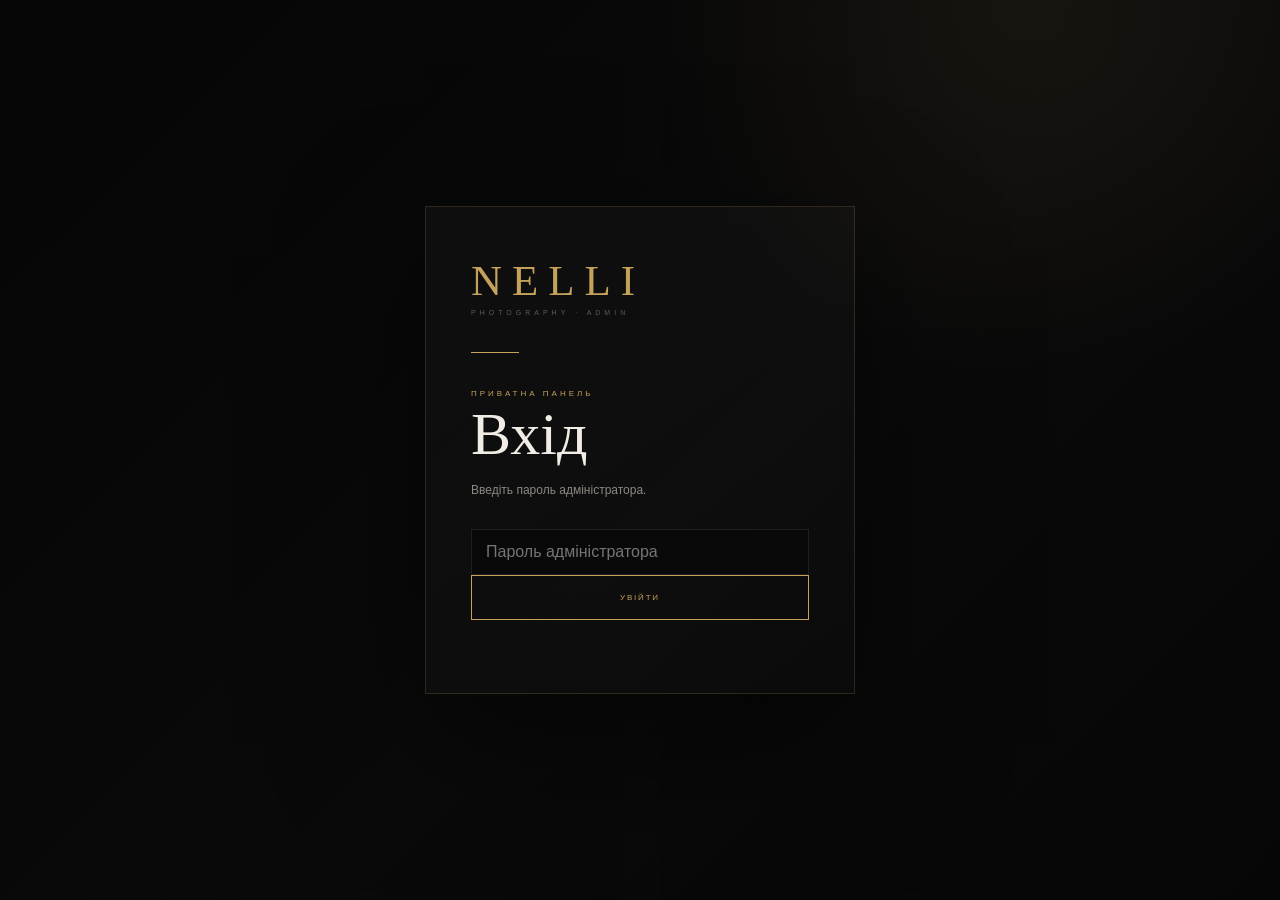
==== commit cb5222a4: "Configure GitHub Pages and secure admin session flow" ====
--- a/admin/index.html
+++ b/admin/index.html
@@ -52,7 +52,7 @@
         </h1>
 
         <p>
-            Введіть ключ адміністратора.
+              Введіть пароль адміністратора.
         </p>
 
 
@@ -61,7 +61,7 @@
             <input
                 id="adminToken"
                 type="password"
-                placeholder="Ключ адміністратора"
+                    placeholder="Пароль адміністратора"
                 autocomplete="current-password"
                 autocapitalize="off"
                 spellcheck="false"
@@ -162,6 +162,58 @@
 
         </div>
 
+        <nav class="admin-nav" aria-label="Admin sections">
+            <button type="button" class="admin-nav-button active" data-view="portfolio">Portfolio</button>
+            <button type="button" class="admin-nav-button" data-view="content">Content</button>
+            <button type="button" class="admin-nav-button" data-view="services">Services</button>
+            <button type="button" class="admin-nav-button" data-view="social">Social & SEO</button>
+        </nav>
+
+        <section id="contentEditor" class="content-editor hidden" aria-labelledby="contentEditorTitle">
+            <div class="editor-header">
+                <div>
+                    <div class="eyebrow">SITE CONTENT</div>
+                    <h2 id="contentEditorTitle">Публічний сайт</h2>
+                </div>
+                <div id="contentStatus" class="editor-status" aria-live="polite"></div>
+            </div>
+
+            <div id="contentFields" class="content-fields"></div>
+
+            <div class="content-settings-grid">
+                <div class="form-section">
+                    <div class="section-heading">Media</div>
+                    <div class="field"><label for="heroImageUrl">Hero image URL</label><input id="heroImageUrl" type="url" placeholder="https://... or assets/images/..." autocomplete="off"></div>
+                    <div class="field"><label for="aboutImageUrl">About image URL</label><input id="aboutImageUrl" type="url" placeholder="https://... or assets/images/..." autocomplete="off"></div>
+                    <div class="field"><label for="heroLink">Hero CTA link</label><input id="heroLink" type="text" placeholder="#contact or https://..." autocomplete="off"></div>
+                </div>
+                <div class="form-section">
+                    <div class="section-heading">SEO</div>
+                    <div class="field"><label for="seoTitle">Title</label><input id="seoTitle" type="text"></div>
+                    <div class="field"><label for="seoDescription">Description</label><textarea id="seoDescription"></textarea></div>
+                    <div class="field"><label for="ogImage">Open Graph image URL</label><input id="ogImage" type="url"></div>
+                </div>
+            </div>
+
+            <div class="form-section">
+                <div class="section-heading">Visibility</div>
+                <div class="visibility-grid">
+                    <label><input type="checkbox" data-section-toggle="about" checked> About</label>
+                    <label><input type="checkbox" data-section-toggle="portfolio" checked> Portfolio</label>
+                    <label><input type="checkbox" data-section-toggle="services" checked> Services</label>
+                    <label><input type="checkbox" data-section-toggle="contact" checked> Contact</label>
+                </div>
+            </div>
+
+            <div class="content-save-bar">
+                <span id="contentSaveHint" class="save-hint">Зміни зберігаються через Apps Script API.</span>
+                <div class="save-actions">
+                    <button id="saveDraftButton" class="outline-button" type="button">Save draft</button>
+                    <button id="publishContentButton" class="gold-button" type="button">Publish</button>
+                </div>
+            </div>
+        </section>
+
 
         <div class="toolbar">
 
@@ -651,6 +703,7 @@
 </div>
 
 
+<script src="../content-model.js"></script>
 <script src="admin.js?v=20260901"></script>
 
 </body>
--- a/admin/admin.css
+++ b/admin/admin.css
@@ -1361,3 +1361,191 @@
     }
 
 }
+
+.admin-nav {
+    display: flex;
+    gap: 8px;
+    margin: 0 0 22px;
+    border-bottom: 1px solid var(--line);
+}
+
+.admin-nav-button {
+    padding: 12px 15px;
+    border: 0;
+    border-bottom: 1px solid transparent;
+    background: transparent;
+    color: var(--muted);
+    font-size: 9px;
+    letter-spacing: 1.5px;
+    text-transform: uppercase;
+}
+
+.admin-nav-button:hover,
+.admin-nav-button.active {
+    border-bottom-color: var(--gold);
+    color: var(--gold);
+}
+
+.content-editor {
+    padding: 35px;
+    border: 1px solid var(--line);
+    background: rgba(255,255,255,.012);
+}
+
+.content-fields,
+.content-settings-grid {
+    display: grid;
+    gap: 18px;
+}
+
+.content-settings-grid {
+    grid-template-columns: repeat(2, minmax(0, 1fr));
+    margin-top: 28px;
+}
+
+.cms-language-group {
+    padding: 20px;
+    border: 1px solid rgba(255,255,255,.07);
+    background: #0b0b0b;
+}
+
+.cms-language-group h3 {
+    margin: 0 0 18px;
+    color: var(--gold);
+    font-family: var(--serif);
+    font-size: 25px;
+    font-weight: 400;
+}
+
+.cms-language-grid {
+    display: grid;
+    grid-template-columns: repeat(4, minmax(0, 1fr));
+    gap: 12px;
+}
+
+.cms-field label,
+.social-admin-row label,
+.service-admin-row label {
+    display: block;
+    color: #87827a;
+    font-size: 8px;
+    letter-spacing: 1px;
+    text-transform: uppercase;
+}
+
+.cms-field label span {
+    float: right;
+    color: var(--gold);
+}
+
+.cms-field input,
+.cms-field textarea,
+.social-admin-row input,
+.service-admin-row input,
+.service-admin-row textarea {
+    margin-top: 7px;
+    padding: 10px;
+    font-size: 11px;
+}
+
+.cms-field textarea,
+.service-admin-row textarea {
+    min-height: 86px;
+}
+
+.social-admin-row,
+.service-admin-row {
+    display: grid;
+    grid-template-columns: repeat(3, minmax(0, 1fr));
+    gap: 12px;
+    padding: 15px 0;
+    border-bottom: 1px solid var(--line-light);
+}
+
+.service-admin-row {
+    grid-template-columns: 120px 120px 1fr;
+}
+
+.service-language {
+    display: grid;
+    grid-template-columns: 40px 1fr;
+    gap: 8px;
+    margin-bottom: 8px;
+}
+
+.service-language strong {
+    padding-top: 10px;
+    color: var(--gold);
+    font-size: 9px;
+}
+
+.service-language textarea {
+    grid-column: 2;
+}
+
+.visibility-grid {
+    display: grid;
+    grid-template-columns: repeat(4, minmax(0, 1fr));
+    gap: 10px;
+}
+
+.visibility-grid label {
+    padding: 13px;
+    border: 1px solid var(--line-light);
+    color: var(--muted);
+    font-size: 10px;
+}
+
+.visibility-grid input {
+    width: auto;
+    margin-right: 8px;
+}
+
+.content-save-bar {
+    position: sticky;
+    bottom: 15px;
+    z-index: 10;
+    display: flex;
+    align-items: center;
+    justify-content: space-between;
+    gap: 20px;
+    padding: 15px 18px;
+    margin-top: 35px;
+    border: 1px solid var(--line);
+    background: rgba(12,12,12,.92);
+    backdrop-filter: blur(16px);
+}
+
+@media (max-width: 900px) {
+    .cms-language-grid,
+    .visibility-grid {
+        grid-template-columns: repeat(2, minmax(0, 1fr));
+    }
+    .content-settings-grid {
+        grid-template-columns: 1fr;
+    }
+}
+
+@media (max-width: 650px) {
+    .admin-nav {
+        overflow-x: auto;
+    }
+    .admin-nav-button {
+        flex: 0 0 auto;
+        padding-right: 10px;
+        padding-left: 10px;
+    }
+    .content-editor {
+        padding: 23px 17px;
+    }
+    .cms-language-grid,
+    .visibility-grid,
+    .social-admin-row,
+    .service-admin-row {
+        grid-template-columns: 1fr;
+    }
+    .content-save-bar {
+        align-items: stretch;
+        flex-direction: column;
+    }
+}
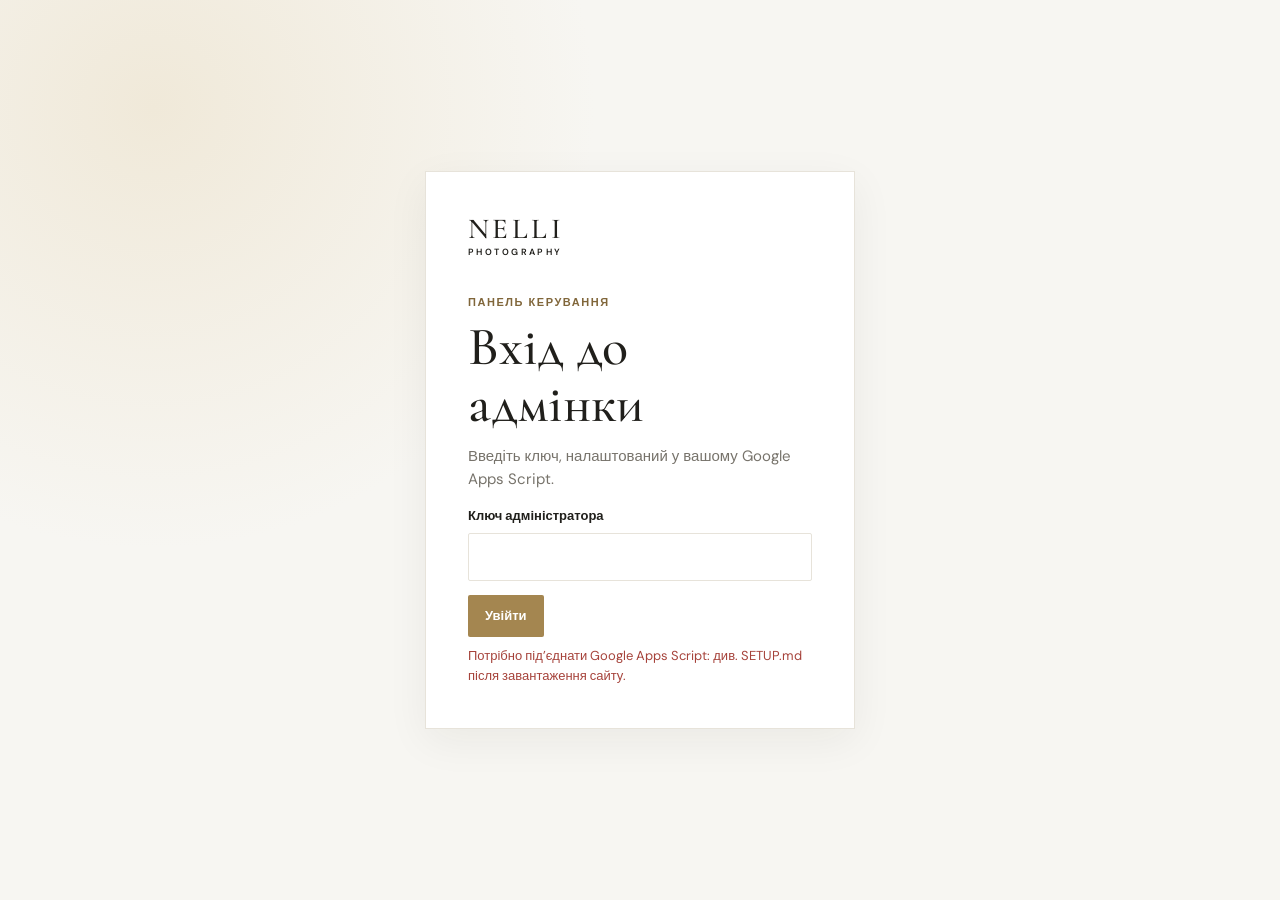
==== commit 055769e2: "Rework site and simplify Google Drive admin" ====
--- a/admin/index.html
+++ b/admin/index.html
@@ -1,711 +1,144 @@
-<!DOCTYPE html>
+<!doctype html>
 <html lang="uk">
+<head>
+  <meta charset="utf-8">
+  <meta name="viewport" content="width=device-width, initial-scale=1, viewport-fit=cover">
+  <meta name="theme-color" content="#15130f">
+  <title>Адмінка — Nelli Photography</title>
+  <link rel="stylesheet" href="admin.css?v=20261011">
+</head>
+<body>
+  <section class="login-screen" id="loginScreen">
+    <form class="login-card" id="loginForm">
+      <a class="brand" href="../" aria-label="Nelli Photography">NELLI <span>PHOTOGRAPHY</span></a>
+      <p class="eyebrow">ПАНЕЛЬ КЕРУВАННЯ</p>
+      <h1>Вхід до адмінки</h1>
+      <p class="muted">Введіть ключ, налаштований у вашому Google Apps Script.</p>
+      <label for="adminToken">Ключ адміністратора</label>
+      <input id="adminToken" type="password" autocomplete="current-password" required>
+      <button class="button button-primary" id="loginButton" type="submit">Увійти</button>
+      <p class="form-message" id="loginMessage" aria-live="polite"></p>
+    </form>
+  </section>
 
-<head>
+  <div class="app hidden" id="app">
+    <header class="topbar">
+      <a class="brand" href="../">NELLI <span>PHOTOGRAPHY</span></a>
+      <div class="top-actions">
+        <span class="connection" id="connectionStatus"><i></i> Підключення</span>
+        <button class="button button-quiet" id="refreshButton" type="button">Оновити</button>
+        <button class="button button-quiet" id="logoutButton" type="button">Вийти</button>
+      </div>
+    </header>
 
-    <meta charset="UTF-8">
+    <main class="admin-main">
+      <div class="page-heading">
+        <div>
+          <p class="eyebrow">ВАШ САЙТ · ВАШІ ДАНІ</p>
+          <h1 id="pageTitle">Фотосесії</h1>
+          <p class="muted">Фотографії та записи зберігаються у вашому Google Drive.</p>
+        </div>
+        <button class="button button-primary" id="newSessionButton" type="button">＋ Нова фотосесія</button>
+      </div>
 
-    <meta
-        name="viewport"
-        content="width=device-width, initial-scale=1.0, viewport-fit=cover"
-    >
+      <nav class="main-nav" aria-label="Розділи адмінки">
+        <button class="nav-tab active" type="button" data-view="sessions">Фотосесії</button>
+        <button class="nav-tab" type="button" data-view="site">Тексти сайту</button>
+        <button class="nav-tab" type="button" data-view="bookings">Заявки <span class="badge hidden" id="bookingBadge">0</span></button>
+      </nav>
 
-    <meta
-        name="theme-color"
-        content="#070707"
-    >
+      <p class="global-message" id="globalMessage" aria-live="polite"></p>
 
-    <title>Nelli Photography — Admin</title>
+      <section class="admin-view" id="sessionsView" aria-label="Фотосесії">
+        <div class="summary-row">
+          <div class="summary-card"><span>Фотосесій</span><strong id="dashboardSessionCount">0</strong></div>
+          <div class="summary-card"><span>Фото у Drive</span><strong id="dashboardPhotoCount">0</strong></div>
+          <div class="summary-card summary-note"><span>Публічний сайт</span><strong id="dashboardStatus">Перевіряю…</strong></div>
+        </div>
+        <div class="toolbar">
+          <label class="search-box" for="sessionSearch"><span>⌕</span><input id="sessionSearch" type="search" placeholder="Знайти фотосесію…" autocomplete="off"></label>
+          <span class="count-label" id="sessionCount">0 фотосесій</span>
+        </div>
+        <div class="admin-layout">
+          <aside class="sessions-panel" aria-label="Список фотосесій">
+            <div class="panel-heading"><h2>Ваші фотосесії</h2><span id="sessionsListStatus" class="muted"></span></div>
+            <div id="sessionsList" class="sessions-list"><p class="empty-list">Завантаження…</p></div>
+          </aside>
 
-    <link
-        rel="stylesheet"
-        href="admin.css?v=20260901"
-    >
-
-</head>
-
-<body>
-
-<div
-    id="loginScreen"
-    class="login-screen"
->
-
-    <div class="login-box">
-
-        <div class="login-brand">
-            NELLI
-        </div>
-
-        <div class="login-subtitle">
-            PHOTOGRAPHY · ADMIN
-        </div>
-
-        <div class="login-line"></div>
-
-        <div class="login-label">
-            ПРИВАТНА ПАНЕЛЬ
-        </div>
-
-        <h1>
-            Вхід
-        </h1>
-
-        <p>
-              Введіть пароль адміністратора.
-        </p>
-
-
-        <form id="loginForm">
-
-            <input
-                id="adminToken"
-                type="password"
-                    placeholder="Пароль адміністратора"
-                autocomplete="current-password"
-                autocapitalize="off"
-                spellcheck="false"
-                enterkeyhint="go"
-            >
-
-
-            <button
-                id="loginButton"
-                class="gold-button full-button"
-                type="submit"
-            >
-                Увійти
-            </button>
-
-        </form>
-
-
-        <div
-            id="loginMessage"
-            class="message"
-        ></div>
-
-    </div>
-
-</div>
-
-
-<div
-    id="app"
-    class="app hidden"
->
-
-    <header class="admin-header">
-
-        <div class="header-brand">
-
-            <div class="brand">
-                NELLI
+          <section class="editor-panel" aria-label="Редактор фотосесії">
+            <div class="empty-state" id="emptyState">
+              <div class="empty-mark">N</div>
+              <h2>Оберіть фотосесію</h2>
+              <p class="muted">Або створіть нову, додайте фото й вирішіть, чи показувати її на сайті.</p>
+              <button class="button button-primary" id="emptyCreateButton" type="button">Створити фотосесію</button>
             </div>
 
-            <div class="brand-sub">
-                PHOTOGRAPHY · ADMIN
+            <div class="session-editor hidden" id="editor">
+              <div class="editor-heading">
+                <div><p class="eyebrow">ФОТОСЕСІЯ</p><h2 id="editorTitle">Нова фотосесія</h2></div>
+                <span class="editor-status" id="editorStatus" aria-live="polite"></span>
+              </div>
+
+              <div class="form-grid">
+                <div class="field field-wide"><label for="titleUk">Назва українською *</label><input id="titleUk" maxlength="120" placeholder="Наприклад: Весілля Олени та Максима"></div>
+                <div class="field"><label for="category">Тип зйомки</label><select id="category"><option value="wedding">Весілля</option><option value="love">Історія кохання</option><option value="portrait">Портрет</option><option value="couple">Пара</option><option value="other">Інше</option></select></div>
+                <div class="field"><label for="order">Порядок на сайті</label><input id="order" type="number" min="1" value="1"></div>
+                <div class="field field-wide"><label for="slug">Посилання-фрагмент (необов’язково)</label><input id="slug" placeholder="vesillya-oleny"></div>
+                <div class="field field-wide"><label class="check-field"><input id="active" type="checkbox"> Показувати цю фотосесію на сайті</label><p class="field-help">Фото з увімкнених фотосесій будуть доступні відвідувачам сайту.</p></div>
+              </div>
+
+              <details class="language-details">
+                <summary>Назви й описи іншими мовами</summary>
+                <div class="language-grid">
+                  <div class="language-card"><h3>RU</h3><label for="titleRu">Назва</label><input id="titleRu"><label for="descriptionRu">Опис</label><textarea id="descriptionRu" rows="3"></textarea></div>
+                  <div class="language-card"><h3>EN</h3><label for="titleEn">Title</label><input id="titleEn"><label for="descriptionEn">Description</label><textarea id="descriptionEn" rows="3"></textarea></div>
+                  <div class="language-card"><h3>CZ</h3><label for="titleCz">Název</label><input id="titleCz"><label for="descriptionCz">Popis</label><textarea id="descriptionCz" rows="3"></textarea></div>
+                </div>
+              </details>
+              <div class="field field-wide"><label for="descriptionUk">Короткий опис</label><textarea id="descriptionUk" rows="3" placeholder="Кілька слів про цю зйомку"></textarea></div>
+
+              <div class="editor-actions">
+                <input id="sessionIdDisplay" type="hidden">
+                <button class="button button-danger button-small" id="deleteSessionButton" type="button">Видалити</button>
+                <button class="button button-primary" id="saveSessionButton" type="button">Зберегти фотосесію</button>
+              </div>
+
+              <section class="photos-section">
+                <div class="photos-heading"><div><p class="eyebrow">GOOGLE DRIVE</p><h3>Фотографії</h3><p class="muted">Для сайту завантажуйте фото до 5 МБ у форматі JPG, PNG або WebP.</p></div>
+                  <label class="button button-secondary upload-button">＋ Додати фото<input id="photoInput" type="file" accept="image/jpeg,image/png,image/webp" multiple hidden></label>
+                </div>
+                <p class="field-help">Зображення у фотосесіях, позначених як видимі, будуть показані на публічному сайті.</p>
+                <div id="photosList" class="photos-grid"><p class="empty-list">Спершу збережіть фотосесію.</p></div>
+              </section>
             </div>
+          </section>
+        </div>
+      </section>
 
+      <section class="admin-view hidden" id="siteView" aria-label="Тексти сайту">
+        <div class="section-card">
+          <div class="section-intro"><p class="eyebrow">ТЕКСТИ ТА ПОСИЛАННЯ</p><h2>Редагування сайту</h2><p class="muted">Порожні поля залишають стандартний текст. Збереження записує чернетку у Google Sheets; публікація показує її на сайті.</p></div>
+          <div id="contentFields" class="content-fields"></div>
+          <div class="form-grid settings-grid">
+            <div class="field"><label for="heroImageUrl">Фото першого екрана (Drive ID або URL)</label><input id="heroImageUrl" placeholder="Вставте посилання або ID файлу"></div>
+            <div class="field"><label for="aboutImageUrl">Фото для блоку «Про мене»</label><input id="aboutImageUrl" placeholder="Вставте посилання або ID файлу"></div>
+            <div class="field"><label for="nelliInstagram">Instagram фотографки</label><input id="nelliInstagram" type="url" placeholder="https://instagram.com/…"></div>
+            <div class="field"><label for="supportInstagram">Instagram для зв’язку</label><input id="supportInstagram" type="url" placeholder="https://instagram.com/…"></div>
+            <div class="field field-wide"><label for="siteTitle">Назва сайту у вкладці браузера</label><input id="siteTitle" placeholder="Nelli Photography"></div>
+          </div>
+          <div class="editor-actions content-actions"><span id="contentStatus" class="editor-status" aria-live="polite"></span><button class="button button-secondary" id="saveDraftButton" type="button">Зберегти чернетку</button><button class="button button-primary" id="publishContentButton" type="button">Опублікувати зміни</button></div>
+          <a class="site-link" href="../" target="_blank" rel="noopener">Відкрити сайт ↗</a>
         </div>
+      </section>
 
+      <section class="admin-view hidden" id="bookingsView" aria-label="Заявки">
+        <div class="section-card"><div class="section-intro"><p class="eyebrow">ЗВ’ЯЗОК ІЗ КЛІЄНТАМИ</p><h2>Заявки з сайту</h2><p class="muted">Нові звернення зберігаються у вашій Google-таблиці.</p></div><div id="bookingsList" class="bookings-list"><p class="empty-list">Завантаження…</p></div></div>
+      </section>
+    </main>
+  </div>
 
-        <div class="header-right">
-
-            <span
-                id="globalMessage"
-                class="message"
-            ></span>
-
-            <button
-                id="logoutButton"
-                class="outline-button"
-                type="button"
-            >
-                Вийти
-            </button>
-
-        </div>
-
-    </header>
-
-
-    <main class="admin-main">
-
-
-        <div class="page-heading">
-
-            <div>
-
-                <div class="eyebrow">
-                    CONTENT MANAGER
-                </div>
-
-                <h1>
-                    Фотосесії
-                </h1>
-
-                <p class="page-description">
-                    Керуйте фотосесіями та фотографіями сайту.
-                </p>
-
-            </div>
-
-
-            <button
-                id="newSessionButton"
-                class="gold-button create-button"
-                type="button"
-            >
-                + Додати фотосесію
-            </button>
-
-        </div>
-
-        <nav class="admin-nav" aria-label="Admin sections">
-            <button type="button" class="admin-nav-button active" data-view="portfolio">Portfolio</button>
-            <button type="button" class="admin-nav-button" data-view="content">Content</button>
-            <button type="button" class="admin-nav-button" data-view="services">Services</button>
-            <button type="button" class="admin-nav-button" data-view="social">Social & SEO</button>
-        </nav>
-
-        <section id="contentEditor" class="content-editor hidden" aria-labelledby="contentEditorTitle">
-            <div class="editor-header">
-                <div>
-                    <div class="eyebrow">SITE CONTENT</div>
-                    <h2 id="contentEditorTitle">Публічний сайт</h2>
-                </div>
-                <div id="contentStatus" class="editor-status" aria-live="polite"></div>
-            </div>
-
-            <div id="contentFields" class="content-fields"></div>
-
-            <div class="content-settings-grid">
-                <div class="form-section">
-                    <div class="section-heading">Media</div>
-                    <div class="field"><label for="heroImageUrl">Hero image URL</label><input id="heroImageUrl" type="url" placeholder="https://... or assets/images/..." autocomplete="off"></div>
-                    <div class="field"><label for="aboutImageUrl">About image URL</label><input id="aboutImageUrl" type="url" placeholder="https://... or assets/images/..." autocomplete="off"></div>
-                    <div class="field"><label for="heroLink">Hero CTA link</label><input id="heroLink" type="text" placeholder="#contact or https://..." autocomplete="off"></div>
-                </div>
-                <div class="form-section">
-                    <div class="section-heading">SEO</div>
-                    <div class="field"><label for="seoTitle">Title</label><input id="seoTitle" type="text"></div>
-                    <div class="field"><label for="seoDescription">Description</label><textarea id="seoDescription"></textarea></div>
-                    <div class="field"><label for="ogImage">Open Graph image URL</label><input id="ogImage" type="url"></div>
-                </div>
-            </div>
-
-            <div class="form-section">
-                <div class="section-heading">Visibility</div>
-                <div class="visibility-grid">
-                    <label><input type="checkbox" data-section-toggle="about" checked> About</label>
-                    <label><input type="checkbox" data-section-toggle="portfolio" checked> Portfolio</label>
-                    <label><input type="checkbox" data-section-toggle="services" checked> Services</label>
-                    <label><input type="checkbox" data-section-toggle="contact" checked> Contact</label>
-                </div>
-            </div>
-
-            <div class="content-save-bar">
-                <span id="contentSaveHint" class="save-hint">Зміни зберігаються через Apps Script API.</span>
-                <div class="save-actions">
-                    <button id="saveDraftButton" class="outline-button" type="button">Save draft</button>
-                    <button id="publishContentButton" class="gold-button" type="button">Publish</button>
-                </div>
-            </div>
-        </section>
-
-
-        <div class="toolbar">
-
-            <div class="search-box">
-
-                <span>
-                    ⌕
-                </span>
-
-                <input
-                    id="sessionSearch"
-                    type="search"
-                    placeholder="Пошук фотосесії..."
-                    autocomplete="off"
-                >
-
-            </div>
-
-
-            <div
-                id="sessionCount"
-                class="count-label"
-            >
-                0 фотосесій
-            </div>
-
-        </div>
-
-
-        <div class="admin-layout">
-
-
-            <aside class="sessions-panel">
-
-                <div class="panel-header">
-
-                    <div class="panel-title">
-                        Ваші фотосесії
-                    </div>
-
-                </div>
-
-
-                <div id="sessionsList">
-                    Завантаження...
-                </div>
-
-            </aside>
-
-
-            <section class="editor-panel">
-
-
-                <div
-                    id="emptyState"
-                    class="empty-state"
-                >
-
-                    <div class="empty-icon">
-                        +
-                    </div>
-
-                    <h2>
-                        Виберіть фотосесію
-                    </h2>
-
-                    <p>
-                        Або створіть нову фотосесію,
-                        щоб додати фотографії.
-                    </p>
-
-                    <button
-                        id="emptyCreateButton"
-                        class="gold-button"
-                        type="button"
-                    >
-                        Створити фотосесію
-                    </button>
-
-                </div>
-
-
-                <div
-                    id="editor"
-                    class="hidden"
-                >
-
-
-                    <div class="editor-header">
-
-                        <div>
-
-                            <div class="eyebrow">
-                                РЕДАГУВАННЯ
-                            </div>
-
-                            <h2 id="editorTitle">
-                                Фотосесія
-                            </h2>
-
-                        </div>
-
-
-                        <div
-                            id="editorStatus"
-                            class="editor-status"
-                        ></div>
-
-                    </div>
-
-
-                    <div class="form-section">
-
-                        <div class="section-heading">
-                            Основна інформація
-                        </div>
-
-
-                        <div class="two-columns">
-
-
-                            <div class="field">
-
-                                <label for="titleUk">
-                                    Назва
-                                </label>
-
-                                <input
-                                    id="titleUk"
-                                    type="text"
-                                    placeholder="Наприклад: Весілля Олени та Максима"
-                                >
-
-                                <div class="field-help">
-                                    Основна назва фотосесії.
-                                </div>
-
-                            </div>
-
-
-                            <div class="field">
-
-                                <label for="category">
-                                    Тип зйомки
-                                </label>
-
-                                <select id="category">
-
-                                    <option value="wedding">
-                                        Весілля
-                                    </option>
-
-                                    <option value="love">
-                                        Історія кохання
-                                    </option>
-
-                                    <option value="portrait">
-                                        Портрет
-                                    </option>
-
-                                    <option value="couple">
-                                        Пара
-                                    </option>
-
-                                    <option value="other">
-                                        Інше
-                                    </option>
-
-                                </select>
-
-                            </div>
-
-
-                            <div class="field">
-
-                                <label for="order">
-                                    Позиція на сайті
-                                </label>
-
-                                <input
-                                    id="order"
-                                    type="number"
-                                    min="1"
-                                    value="1"
-                                >
-
-                            </div>
-
-
-                            <div class="field">
-
-                                <label for="active">
-                                    Статус
-                                </label>
-
-                                <select id="active">
-
-                                    <option value="true">
-                                        Показувати на сайті
-                                    </option>
-
-                                    <option value="false">
-                                        Приховати з сайту
-                                    </option>
-
-                                </select>
-
-                            </div>
-
-                        </div>
-
-
-                        <details class="advanced-section">
-
-                            <summary>
-                                Додаткові налаштування
-                            </summary>
-
-
-                            <div class="two-columns advanced-fields">
-
-                                <div class="field">
-
-                                    <label for="slug">
-                                        Slug
-                                    </label>
-
-                                    <input
-                                        id="slug"
-                                        type="text"
-                                        placeholder="wedding-olena"
-                                    >
-
-                                </div>
-
-
-                                <div class="field">
-
-                                    <label for="sessionIdDisplay">
-                                        ID
-                                    </label>
-
-                                    <input
-                                        id="sessionIdDisplay"
-                                        type="text"
-                                        readonly
-                                    >
-
-                                </div>
-
-                            </div>
-
-                        </details>
-
-                    </div>
-
-
-                    <div class="form-section">
-
-                        <div class="section-heading">
-                            Тексти різними мовами
-                        </div>
-
-
-                        <div class="language-grid">
-
-
-                            <div class="language-card">
-
-                                <div class="language-name">
-                                    UA
-                                </div>
-
-                                <div class="field">
-
-                                    <label for="descriptionUk">
-                                        Опис
-                                    </label>
-
-                                    <textarea
-                                        id="descriptionUk"
-                                        placeholder="Короткий опис фотосесії..."
-                                    ></textarea>
-
-                                </div>
-
-                            </div>
-
-
-                            <div class="language-card">
-
-                                <div class="language-name">
-                                    RU
-                                </div>
-
-                                <div class="field">
-
-                                    <label for="titleRu">
-                                        Назва
-                                    </label>
-
-                                    <input
-                                        id="titleRu"
-                                        type="text"
-                                    >
-
-                                </div>
-
-                                <div class="field">
-
-                                    <label for="descriptionRu">
-                                        Опис
-                                    </label>
-
-                                    <textarea
-                                        id="descriptionRu"
-                                    ></textarea>
-
-                                </div>
-
-                            </div>
-
-
-                            <div class="language-card">
-
-                                <div class="language-name">
-                                    EN
-                                </div>
-
-                                <div class="field">
-
-                                    <label for="titleEn">
-                                        Назва
-                                    </label>
-
-                                    <input
-                                        id="titleEn"
-                                        type="text"
-                                    >
-
-                                </div>
-
-                                <div class="field">
-
-                                    <label for="descriptionEn">
-                                        Опис
-                                    </label>
-
-                                    <textarea
-                                        id="descriptionEn"
-                                    ></textarea>
-
-                                </div>
-
-                            </div>
-
-
-                            <div class="language-card">
-
-                                <div class="language-name">
-                                    CZ
-                                </div>
-
-                                <div class="field">
-
-                                    <label for="titleCz">
-                                        Назва
-                                    </label>
-
-                                    <input
-                                        id="titleCz"
-                                        type="text"
-                                    >
-
-                                </div>
-
-                                <div class="field">
-
-                                    <label for="descriptionCz">
-                                        Опис
-                                    </label>
-
-                                    <textarea
-                                        id="descriptionCz"
-                                    ></textarea>
-
-                                </div>
-
-                            </div>
-
-                        </div>
-
-                    </div>
-
-
-                    <div class="save-bar">
-
-                        <div class="save-hint">
-                            Збережіть зміни після редагування.
-                        </div>
-
-
-                        <div class="save-actions">
-
-                            <button
-                                id="deleteSessionButton"
-                                class="danger-button"
-                                type="button"
-                            >
-                                Видалити
-                            </button>
-
-                            <button
-                                id="saveSessionButton"
-                                class="gold-button"
-                                type="button"
-                            >
-                                Зберегти
-                            </button>
-
-                        </div>
-
-                    </div>
-
-
-                    <div class="photos-section">
-
-                        <div class="section-heading">
-                            Фотографії
-                        </div>
-
-
-                        <div class="photos-toolbar">
-
-                            <div>
-
-                                <strong>
-                                    Галерея фотосесії
-                                </strong>
-
-                                <span>
-                                    Додайте фотографії з телефона або комп'ютера.
-                                </span>
-
-                            </div>
-
-
-                            <label class="upload-button">
-
-                                + Додати фото
-
-                                <input
-                                    id="photoInput"
-                                    type="file"
-                                    accept="image/jpeg,image/png,image/webp"
-                                    multiple
-                                    hidden
-                                >
-
-                            </label>
-
-                        </div>
-
-
-                        <div
-                            id="photosList"
-                            class="photos-list"
-                        >
-
-                            <div class="photos-empty">
-                                Фотографій поки немає.
-                            </div>
-
-                        </div>
-
-                    </div>
-
-
-                </div>
-
-            </section>
-
-        </div>
-
-    </main>
-
-</div>
-
-
-<script src="../content-model.js"></script>
-<script src="admin.js?v=20260901"></script>
-
+  <script src="../config.js"></script>
+  <script src="../content-model.js"></script>
+  <script src="admin.js?v=20261011"></script>
 </body>
-
 </html>
--- a/admin/admin.css
+++ b/admin/admin.css
@@ -1,1551 +1,140 @@
-:root {
-    --bg: #070707;
-    --bg-soft: #0c0c0c;
-    --panel: #111111;
-    --panel-light: #151515;
+@import url('https://fonts.googleapis.com/css2?family=Cormorant+Garamond:wght@400;500;600&family=DM+Sans:wght@400;500;600;700&display=swap');
 
-    --gold: #c6a15b;
-    --gold-light: #e1c17c;
-
-    --text: #f1ede5;
-    --muted: #8d8980;
-    --dark-muted: #5f5b55;
-
-    --line: rgba(198, 161, 91, .18);
-    --line-light: rgba(255,255,255,.08);
-
-    --danger: #bd7777;
-
-    --serif: "Cormorant Garamond", Georgia, serif;
-    --sans: "Montserrat", Arial, sans-serif;
-}
-
-
-* {
-    box-sizing: border-box;
-}
-
-
-html {
-    min-height: 100%;
-    background: var(--bg);
-}
-
-
-body {
-    min-height: 100vh;
-
-    margin: 0;
-
-    background:
-        radial-gradient(
-            circle at 80% 0%,
-            rgba(198,161,91,.08),
-            transparent 28%
-        ),
-        linear-gradient(
-            135deg,
-            #050505,
-            #0a0a0a 55%,
-            #060606
-        );
-
-    color: var(--text);
-
-    font-family: var(--sans);
-    font-weight: 300;
-}
-
-
-button,
-input,
-textarea,
-select {
-    font: inherit;
-}
-
-
-button {
-    cursor: pointer;
-}
-
-
-input,
-textarea,
-select {
-    outline: none;
-}
-
-
-.hidden {
-    display: none !important;
-}
-
-
-/* =========================================================
-   LOGIN
-========================================================= */
-
-.login-screen {
-    min-height: 100vh;
-
-    display: flex;
-    align-items: center;
-    justify-content: center;
-
-    padding: 25px;
-}
-
-
-.login-box {
-    width: min(430px, 100%);
-
-    padding: 55px 45px;
-
-    border:
-        1px solid var(--line);
-
-    background:
-        linear-gradient(
-            145deg,
-            rgba(255,255,255,.028),
-            rgba(255,255,255,.006)
-        );
-
-    box-shadow:
-        0 50px 130px rgba(0,0,0,.55);
-}
-
-
-.login-brand {
-    color: var(--gold);
-
-    font-family: var(--serif);
-
-    font-size: 43px;
-
-    line-height: .9;
-
-    letter-spacing: 10px;
-}
-
-
-.login-subtitle {
-    margin-top: 8px;
-
-    color: #5f5b55;
-
-    font-size: 7px;
-
-    letter-spacing: 4px;
-}
-
-
-.login-line {
-    width: 48px;
-
-    height: 1px;
-
-    margin: 36px 0;
-    
-    background: var(--gold);
-}
-
-
-.login-label {
-    margin-bottom: 12px;
-
-    color: var(--gold);
-
-    font-size: 8px;
-
-    letter-spacing: 3px;
-}
-
-
-.login-box h1 {
-    margin: 0;
-
-    font-family: var(--serif);
-
-    font-size: 60px;
-
-    font-weight: 300;
-
-    line-height: .8;
-}
-
-
-.login-box p {
-    margin: 22px 0 28px;
-
-    color: var(--muted);
-
-    font-size: 12px;
-
-    line-height: 1.8;
-}
-
-
-/* =========================================================
-   HEADER
-========================================================= */
-
-.admin-header {
-    position: sticky;
-
-    top: 0;
-
-    z-index: 100;
-
-    min-height: 84px;
-
-    padding: 16px 5vw;
-
-    display: flex;
-
-    align-items: center;
-
-    justify-content: space-between;
-
-    gap: 20px;
-
-    border-bottom:
-        1px solid var(--line);
-
-    background:
-        rgba(7,7,7,.86);
-
-    backdrop-filter: blur(18px);
-}
-
-
-.header-brand {
-    display: flex;
-
-    flex-direction: column;
-}
-
-
-.brand {
-    color: var(--gold);
-
-    font-family: var(--serif);
-
-    font-size: 21px;
-
-    letter-spacing: 4px;
-}
-
-
-.brand-sub {
-    margin-top: 3px;
-
-    color: #555;
-
-    font-size: 7px;
-
-    letter-spacing: 3px;
-}
-
-
-.header-right {
-    display: flex;
-
-    align-items: center;
-
-    gap: 18px;
-}
-
-
-/* =========================================================
-   MAIN
-========================================================= */
-
-.admin-main {
-    width: min(
-        1450px,
-        calc(100% - 60px)
-    );
-
-    margin: auto;
-
-    padding: 60px 0 100px;
-}
-
-
-.page-heading {
-    display: flex;
-
-    justify-content: space-between;
-
-    align-items: end;
-
-    gap: 30px;
-
-    margin-bottom: 38px;
-}
-
-
-.eyebrow {
-    color: var(--gold);
-
-    font-size: 8px;
-
-    font-weight: 500;
-
-    letter-spacing: 4px;
-
-    text-transform: uppercase;
-}
-
-
-.page-heading h1 {
-    margin: 12px 0 0;
-
-    font-family: var(--serif);
-
-    font-size:
-        clamp(
-            58px,
-            8vw,
-            110px
-        );
-
-    font-weight: 300;
-
-    line-height: .78;
-
-    letter-spacing: -2px;
-}
-
-
-.page-description {
-    max-width: 500px;
-
-    margin: 18px 0 0;
-
-    color: var(--muted);
-
-    font-size: 11px;
-
-    line-height: 1.8;
-}
-
-
-/* =========================================================
-   TOOLBAR
-========================================================= */
-
-.toolbar {
-    display: flex;
-
-    justify-content: space-between;
-
-    align-items: center;
-
-    gap: 20px;
-
-    margin-bottom: 18px;
-}
-
-
-.search-box {
-    width: min(450px, 100%);
-
-    display: flex;
-
-    align-items: center;
-
-    gap: 10px;
-
-    padding: 0 15px;
-
-    border: 1px solid
-        rgba(255,255,255,.08);
-
-    background: #090909;
-}
-
-
-.search-box span {
-    color: var(--gold);
-
-    font-size: 20px;
-}
-
-
-.search-box input {
-    min-height: 45px;
-
-    border: 0;
-
-    background: transparent;
-
-    color: var(--text);
-}
-
-
-.count-label {
-    color: #666;
-
-    font-size: 9px;
-
-    letter-spacing: 1px;
-}
-
-
-/* =========================================================
-   LAYOUT
-========================================================= */
-
-.admin-layout {
-    display: grid;
-
-    grid-template-columns:
-        320px minmax(0, 1fr);
-
-    gap: 18px;
-
-    align-items: start;
-}
-
-
-.sessions-panel,
-.editor-panel {
-    border:
-        1px solid var(--line);
-
-    background:
-        rgba(255,255,255,.012);
-}
-
-
-.sessions-panel {
-    position: sticky;
-
-    top: 103px;
-
-    min-height: 500px;
-
-    padding: 22px;
-}
-
-
-.editor-panel {
-    padding: 35px;
-}
-
-
-.panel-header {
-    padding-bottom: 17px;
-
-    margin-bottom: 12px;
-
-    border-bottom:
-        1px solid var(--line);
-}
-
-
-.panel-title {
-    color: var(--gold);
-
-    font-size: 8px;
-
-    font-weight: 500;
-
-    letter-spacing: 3px;
-
-    text-transform: uppercase;
-}
-
-
-/* =========================================================
-   SESSION CARDS
-========================================================= */
-
-.session-card {
-    position: relative;
-
-    padding: 17px;
-
-    margin-bottom: 9px;
-
-    border:
-        1px solid
-        rgba(255,255,255,.07);
-
-    background: #0a0a0a;
-
-    cursor: pointer;
-
-    transition:
-        border-color .35s ease,
-        background .35s ease,
-        transform .35s ease;
-}
-
-
-.session-card:hover {
-    transform: translateX(4px);
-
-    border-color:
-        rgba(198,161,91,.4);
-}
-
-
-.session-card.active {
-    border-color: var(--gold);
-
-    background:
-        linear-gradient(
-            90deg,
-            rgba(198,161,91,.08),
-            rgba(198,161,91,.01)
-        );
-}
-
-
-.session-card-title {
-    font-family: var(--serif);
-
-    font-size: 24px;
-
-    line-height: 1;
-}
-
-
-.session-card-meta {
-    margin-top: 9px;
-
-    color: #68635c;
-
-    font-size: 8px;
-
-    letter-spacing: 1.2px;
-
-    text-transform: uppercase;
-}
-
-
-.session-card-photo-count {
-    position: absolute;
-
-    top: 15px;
-
-    right: 15px;
-
-    color: var(--gold);
-
-    font-size: 8px;
-}
-
-
-/* =========================================================
-   EMPTY
-========================================================= */
-
-.empty-state {
-    min-height: 650px;
-
-    display: flex;
-
-    align-items: center;
-
-    justify-content: center;
-
-    flex-direction: column;
-
-    text-align: center;
-
-    padding: 50px;
-}
-
-
-.empty-icon {
-    width: 58px;
-    height: 58px;
-
-    display: flex;
-
-    align-items: center;
-
-    justify-content: center;
-
-    border:
-        1px solid var(--line);
-
-    color: var(--gold);
-
-    font-size: 25px;
-
-    margin-bottom: 25px;
-}
-
-
-.empty-state h2 {
-    margin: 0;
-
-    font-family: var(--serif);
-
-    font-size: 42px;
-
-    font-weight: 300;
-}
-
-
-.empty-state p {
-    max-width: 380px;
-
-    margin: 15px 0 28px;
-
-    color: var(--muted);
-
-    font-size: 11px;
-
-    line-height: 1.8;
-}
-
-
-/* =========================================================
-   EDITOR HEADER
-========================================================= */
-
-.editor-header {
-    display: flex;
-
-    justify-content: space-between;
-
-    align-items: end;
-
-    gap: 20px;
-
-    padding-bottom: 28px;
-
-    margin-bottom: 28px;
-
-    border-bottom:
-        1px solid var(--line);
-}
-
-
-.editor-header h2 {
-    margin: 12px 0 0;
-
-    font-family: var(--serif);
-
-    font-size: 48px;
-
-    font-weight: 300;
-
-    line-height: .9;
-}
-
-
-.editor-status {
-    color: var(--gold);
-
-    font-size: 9px;
-
-    letter-spacing: 1px;
-}
-
-
-/* =========================================================
-   FORMS
-========================================================= */
-
-.form-section {
-    margin-bottom: 45px;
-}
-
-
-.section-heading {
-    margin-bottom: 24px;
-
-    color: var(--gold);
-
-    font-size: 9px;
-
-    font-weight: 500;
-
-    letter-spacing: 3px;
-
-    text-transform: uppercase;
-}
-
-
-.two-columns {
-    display: grid;
-
-    grid-template-columns:
-        repeat(2, minmax(0,1fr));
-
-    gap: 20px;
-}
-
-
-.field {
-    margin-bottom: 20px;
-}
-
-
-.field label {
-    display: block;
-
-    margin-bottom: 8px;
-
-    color: #87827a;
-
-    font-size: 8px;
-
-    letter-spacing: 1.5px;
-
-    text-transform: uppercase;
-}
-
-
-.field-help {
-    margin-top: 6px;
-
-    color: #54514b;
-
-    font-size: 8px;
-
-    line-height: 1.5;
-}
-
-
-input,
-textarea,
-select {
-    width: 100%;
-
-    padding: 13px 14px;
-
-    border:
-        1px solid
-        rgba(255,255,255,.09);
-
-    background: #090909;
-
-    color: var(--text);
-
-    transition:
-        border-color .3s ease,
-        box-shadow .3s ease;
-}
-
-
-input:focus,
-textarea:focus,
-select:focus {
-    border-color: var(--gold);
-
-    box-shadow:
-        0 0 0 3px
-        rgba(198,161,91,.05);
-}
-
-
-input[readonly] {
-    color: #555;
-
-    cursor: not-allowed;
-}
-
-
-textarea {
-    min-height: 115px;
-
-    resize: vertical;
-
-    line-height: 1.7;
-}
-
-
-.advanced-section {
-    margin-top: 5px;
-
-    border-top:
-        1px solid var(--line);
-
-    border-bottom:
-        1px solid var(--line);
-}
-
-
-.advanced-section summary {
-    padding: 14px 0;
-
-    color: #777;
-
-    font-size: 9px;
-
-    cursor: pointer;
-
-    letter-spacing: 1px;
-}
-
-
-.advanced-fields {
-    padding-top: 10px;
-}
-
-
-/* =========================================================
-   LANGUAGE CARDS
-========================================================= */
-
-.language-grid {
-    display: grid;
-
-    grid-template-columns:
-        repeat(2, minmax(0,1fr));
-
-    gap: 15px;
-}
-
-
-.language-card {
-    padding: 20px;
-
-    border:
-        1px solid
-        rgba(255,255,255,.07);
-
-    background: #0b0b0b;
-}
-
-
-.language-name {
-    display: inline-flex;
-
-    align-items: center;
-
-    justify-content: center;
-
-    min-width: 32px;
-
-    height: 24px;
-
-    margin-bottom: 20px;
-
-    border:
-        1px solid var(--line);
-
-    color: var(--gold);
-
-    font-size: 8px;
-
-    letter-spacing: 1px;
-}
-
-
-/* =========================================================
-   SAVE BAR
-========================================================= */
-
-.save-bar {
-    position: sticky;
-
-    bottom: 15px;
-
-    z-index: 10;
-
-    display: flex;
-
-    justify-content: space-between;
-
-    align-items: center;
-
-    gap: 20px;
-
-    padding: 15px 18px;
-
-    margin: 35px 0 55px;
-
-    border:
-        1px solid var(--line);
-
-    background:
-        rgba(12,12,12,.92);
-
-    backdrop-filter: blur(16px);
-}
-
-
-.save-hint {
-    color: #666;
-
-    font-size: 9px;
-}
-
-
-.save-actions {
-    display: flex;
-
-    gap: 10px;
-}
-
-
-/* =========================================================
-   BUTTONS
-========================================================= */
-
-.gold-button,
-.outline-button,
-.danger-button,
-.upload-button {
-    min-height: 45px;
-
-    display: inline-flex;
-
-    align-items: center;
-
-    justify-content: center;
-
-    padding: 0 19px;
-
-    border: 1px solid;
-
-    background: transparent;
-
-    font-size: 8px;
-
-    font-weight: 500;
-
-    letter-spacing: 1.8px;
-
-    text-transform: uppercase;
-
-    transition:
-        background .35s ease,
-        color .35s ease,
-        border-color .35s ease,
-        transform .35s ease;
-}
-
-
-.gold-button {
-    border-color: var(--gold);
-
-    color: var(--gold);
-}
-
-
-.gold-button:hover {
-    background: var(--gold);
-
-    color: #050505;
-
-    transform: translateY(-2px);
-}
-
-
-.outline-button {
-    border-color: #313131;
-
-    color: #999;
-}
-
-
-.outline-button:hover {
-    border-color: var(--gold);
-
-    color: var(--gold);
-}
-
-
-.danger-button {
-    border-color:
-        rgba(189,119,119,.45);
-
-    color: var(--danger);
-}
-
-
-.danger-button:hover {
-    background: var(--danger);
-
-    color: #080808;
-}
-
-
-.full-button {
-    width: 100%;
-}
-
-
-.create-button {
-    min-width: 210px;
-}
-
-
-/* =========================================================
-   PHOTOS
-========================================================= */
-
-.photos-section {
-    padding-top: 40px;
-
-    border-top:
-        1px solid var(--line);
-}
-
-
-.photos-toolbar {
-    display: flex;
-
-    align-items: center;
-
-    justify-content: space-between;
-
-    gap: 20px;
-
-    padding: 20px;
-
-    border:
-        1px dashed
-        rgba(198,161,91,.3);
-
-    background:
-        rgba(198,161,91,.025);
-}
-
-
-.photos-toolbar strong {
-    display: block;
-
-    font-family: var(--serif);
-
-    font-size: 23px;
-
-    font-weight: 400;
-}
-
-
-.photos-toolbar span {
-    display: block;
-
-    margin-top: 6px;
-
-    color: #666;
-
-    font-size: 8px;
-}
-
-
-.upload-button {
-    border-color: var(--gold);
-
-    color: var(--gold);
-
-    cursor: pointer;
-}
-
-
-.upload-button:hover {
-    background: var(--gold);
-
-    color: #070707;
-}
-
-
-/* =========================================================
-   PHOTO GRID
-========================================================= */
-
-.photos-list {
-    display: grid;
-
-    grid-template-columns:
-        repeat(3, minmax(0,1fr));
-
-    gap: 14px;
-
-    margin-top: 20px;
-}
-
-
-.photo-card {
-    overflow: hidden;
-
-    border:
-        1px solid
-        rgba(255,255,255,.08);
-
-    background: #090909;
-}
-
-
-.photo-preview {
-    position: relative;
-
-    aspect-ratio: 4 / 3;
-
-    overflow: hidden;
-
-    background: #151515;
-}
-
-
-.photo-preview img {
-    width: 100%;
-    height: 100%;
-
-    display: block;
-
-    object-fit: cover;
-
-    transition:
-        transform .7s
-        cubic-bezier(.16,1,.3,1);
-}
-
-
-.photo-card:hover
-.photo-preview img {
-    transform: scale(1.04);
-}
-
-
-.cover-badge {
-    position: absolute;
-
-    left: 10px;
-    top: 10px;
-
-    padding: 6px 8px;
-
-    background: var(--gold);
-
-    color: #080808;
-
-    font-size: 7px;
-
-    font-weight: 600;
-
-    letter-spacing: 1.4px;
-
-    text-transform: uppercase;
-}
-
-
-.photo-body {
-    padding: 13px;
-}
-
-
-.photo-name {
-    overflow: hidden;
-
-    color: #ddd;
-
-    font-size: 9px;
-
-    text-overflow: ellipsis;
-
-    white-space: nowrap;
-}
-
-
-.photo-actions {
-    display: flex;
-
-    gap: 7px;
-
-    margin-top: 11px;
-}
-
-
-.photo-actions button {
-    min-height: 32px;
-
-    padding: 0 9px;
-
-    border:
-        1px solid #282828;
-
-    background: transparent;
-
-    color: #888;
-
-    font-size: 7px;
-
-    letter-spacing: 1px;
-
-    text-transform: uppercase;
-}
-
-
-.photo-actions button:hover {
-    border-color: var(--gold);
-
-    color: var(--gold);
-}
-
-
-.photo-actions button:disabled {
-    opacity: .4;
-
-    cursor: default;
-}
-
-
-.photos-empty {
-    grid-column: 1 / -1;
-
-    padding: 45px;
-
-    border:
-        1px dashed
-        rgba(255,255,255,.08);
-
-    color: #666;
-
-    text-align: center;
-
-    font-size: 10px;
-}
-
-
-/* =========================================================
-   MESSAGE
-========================================================= */
-
-.message {
-    min-height: 18px;
-
-    color: var(--gold);
-
-    font-size: 9px;
-
-    letter-spacing: 1px;
-}
-
-
-/* =========================================================
-   MOBILE
-========================================================= */
-
-@media (max-width: 1050px) {
-
-    .admin-layout {
-        grid-template-columns: 280px minmax(0,1fr);
-    }
-
-    .photos-list {
-        grid-template-columns: repeat(2, minmax(0,1fr));
-    }
-
-}
-
-
-@media (max-width: 850px) {
-
-    .admin-main {
-        width: calc(100% - 30px);
-    }
-
-    .admin-layout {
-        grid-template-columns: 1fr;
-    }
-
-    .sessions-panel {
-        position: static;
-
-        min-height: auto;
-    }
-
-    .session-card {
-        display: inline-block;
-
-        width: calc(50% - 6px);
-
-        vertical-align: top;
-
-        margin-right: 5px;
-    }
-
-    .page-heading {
-        align-items: stretch;
-
-        flex-direction: column;
-    }
-
-    .create-button {
-        width: 100%;
-    }
-
-}
-
-
-@media (max-width: 650px) {
-
-    .admin-header {
-        padding: 15px;
-    }
-
-    .header-right .message {
-        display: none;
-    }
-
-    .admin-main {
-        padding-top: 35px;
-    }
-
-    .page-heading h1 {
-        font-size: 62px;
-    }
-
-    .toolbar {
-        align-items: stretch;
-
-        flex-direction: column;
-    }
-
-    .search-box {
-        width: 100%;
-    }
-
-    .editor-panel {
-        padding: 23px 17px;
-    }
-
-    .two-columns,
-    .language-grid {
-        grid-template-columns: 1fr;
-    }
-
-    .session-card {
-        width: 100%;
-
-        margin-right: 0;
-    }
-
-    .photos-toolbar {
-        align-items: stretch;
-
-        flex-direction: column;
-    }
-
-    .upload-button {
-        width: 100%;
-    }
-
-    .photos-list {
-        grid-template-columns: 1fr;
-    }
-
-    .save-bar {
-        align-items: stretch;
-
-        flex-direction: column;
-    }
-
-    .save-actions {
-        display: grid;
-
-        grid-template-columns: 1fr 1fr;
-    }
-
-    .save-actions button {
-        width: 100%;
-    }
-
-    .empty-state {
-        min-height: 500px;
-
-        padding: 30px 15px;
-    }
-
-}
-
-.admin-nav {
-    display: flex;
-    gap: 8px;
-    margin: 0 0 22px;
-    border-bottom: 1px solid var(--line);
-}
-
-.admin-nav-button {
-    padding: 12px 15px;
-    border: 0;
-    border-bottom: 1px solid transparent;
-    background: transparent;
-    color: var(--muted);
-    font-size: 9px;
-    letter-spacing: 1.5px;
-    text-transform: uppercase;
-}
-
-.admin-nav-button:hover,
-.admin-nav-button.active {
-    border-bottom-color: var(--gold);
-    color: var(--gold);
-}
-
-.content-editor {
-    padding: 35px;
-    border: 1px solid var(--line);
-    background: rgba(255,255,255,.012);
-}
-
-.content-fields,
-.content-settings-grid {
-    display: grid;
-    gap: 18px;
-}
-
-.content-settings-grid {
-    grid-template-columns: repeat(2, minmax(0, 1fr));
-    margin-top: 28px;
-}
-
-.cms-language-group {
-    padding: 20px;
-    border: 1px solid rgba(255,255,255,.07);
-    background: #0b0b0b;
-}
-
-.cms-language-group h3 {
-    margin: 0 0 18px;
-    color: var(--gold);
-    font-family: var(--serif);
-    font-size: 25px;
-    font-weight: 400;
-}
-
-.cms-language-grid {
-    display: grid;
-    grid-template-columns: repeat(4, minmax(0, 1fr));
-    gap: 12px;
-}
-
-.cms-field label,
-.social-admin-row label,
-.service-admin-row label {
-    display: block;
-    color: #87827a;
-    font-size: 8px;
-    letter-spacing: 1px;
-    text-transform: uppercase;
-}
-
-.cms-field label span {
-    float: right;
-    color: var(--gold);
-}
-
-.cms-field input,
-.cms-field textarea,
-.social-admin-row input,
-.service-admin-row input,
-.service-admin-row textarea {
-    margin-top: 7px;
-    padding: 10px;
-    font-size: 11px;
-}
-
-.cms-field textarea,
-.service-admin-row textarea {
-    min-height: 86px;
-}
-
-.social-admin-row,
-.service-admin-row {
-    display: grid;
-    grid-template-columns: repeat(3, minmax(0, 1fr));
-    gap: 12px;
-    padding: 15px 0;
-    border-bottom: 1px solid var(--line-light);
-}
-
-.service-admin-row {
-    grid-template-columns: 120px 120px 1fr;
-}
-
-.service-language {
-    display: grid;
-    grid-template-columns: 40px 1fr;
-    gap: 8px;
-    margin-bottom: 8px;
-}
-
-.service-language strong {
-    padding-top: 10px;
-    color: var(--gold);
-    font-size: 9px;
-}
-
-.service-language textarea {
-    grid-column: 2;
-}
-
-.visibility-grid {
-    display: grid;
-    grid-template-columns: repeat(4, minmax(0, 1fr));
-    gap: 10px;
-}
-
-.visibility-grid label {
-    padding: 13px;
-    border: 1px solid var(--line-light);
-    color: var(--muted);
-    font-size: 10px;
-}
-
-.visibility-grid input {
-    width: auto;
-    margin-right: 8px;
-}
-
-.content-save-bar {
-    position: sticky;
-    bottom: 15px;
-    z-index: 10;
-    display: flex;
-    align-items: center;
-    justify-content: space-between;
-    gap: 20px;
-    padding: 15px 18px;
-    margin-top: 35px;
-    border: 1px solid var(--line);
-    background: rgba(12,12,12,.92);
-    backdrop-filter: blur(16px);
-}
-
-@media (max-width: 900px) {
-    .cms-language-grid,
-    .visibility-grid {
-        grid-template-columns: repeat(2, minmax(0, 1fr));
-    }
-    .content-settings-grid {
-        grid-template-columns: 1fr;
-    }
-}
-
-@media (max-width: 650px) {
-    .admin-nav {
-        overflow-x: auto;
-    }
-    .admin-nav-button {
-        flex: 0 0 auto;
-        padding-right: 10px;
-        padding-left: 10px;
-    }
-    .content-editor {
-        padding: 23px 17px;
-    }
-    .cms-language-grid,
-    .visibility-grid,
-    .social-admin-row,
-    .service-admin-row {
-        grid-template-columns: 1fr;
-    }
-    .content-save-bar {
-        align-items: stretch;
-        flex-direction: column;
-    }
-}
+:root{--ink:#201f1b;--muted:#77736b;--paper:#f7f6f2;--card:#fff;--line:#e7e3da;--gold:#a48650;--gold-dark:#80663a;--red:#a6433b;--green:#527657;--shadow:0 12px 40px rgba(37,32,23,.06)}
+*{box-sizing:border-box}
+body{margin:0;background:var(--paper);color:var(--ink);font-family:"DM Sans",Arial,sans-serif;font-size:15px;line-height:1.55}
+button,input,textarea,select{font:inherit}
+button{cursor:pointer}
+.hidden{display:none!important}
+.muted,.field-help{color:var(--muted)}
+.eyebrow{margin:0 0 8px;color:var(--gold-dark);font-size:11px;font-weight:700;letter-spacing:.14em}
+h1,h2,h3,p{margin-top:0}
+h1,h2,h3,.brand{font-family:"Cormorant Garamond",Georgia,serif;font-weight:500;line-height:1.05}
+h1{font-size:clamp(34px,5vw,54px);margin-bottom:12px}
+h2{font-size:31px;margin-bottom:10px}
+h3{font-size:24px;margin-bottom:8px}
+.login-screen{min-height:100vh;display:grid;place-items:center;padding:24px;background:radial-gradient(circle at 12% 12%,#f0e9d9 0,transparent 32%),var(--paper)}
+.login-card{width:min(430px,100%);padding:42px;background:var(--card);border:1px solid var(--line);box-shadow:var(--shadow)}
+.login-card .brand{display:inline-block;margin-bottom:36px;color:var(--ink);font-size:29px;letter-spacing:.12em;text-decoration:none}
+.brand span{display:block;margin-top:2px;font:600 9px "DM Sans",sans-serif;letter-spacing:.27em}
+.login-card label,.field label,.language-card label{display:block;margin:0 0 7px;font-size:13px;font-weight:600}
+.login-card input,.field input,.field textarea,.field select,.language-card input,.language-card textarea,.cms-field input,.cms-field textarea{width:100%;min-height:44px;padding:11px 12px;border:1px solid var(--line);border-radius:2px;background:#fff;color:var(--ink);outline:none}
+input:focus,textarea:focus,select:focus{border-color:var(--gold);box-shadow:0 0 0 3px rgba(164,134,80,.12)}
+.login-card input{margin-bottom:14px}
+.button{display:inline-flex;min-height:42px;align-items:center;justify-content:center;gap:8px;padding:10px 16px;border:1px solid transparent;border-radius:2px;font-size:13px;font-weight:700;text-decoration:none;transition:background .15s ease,border-color .15s ease,transform .15s ease}
+.button:hover{transform:translateY(-1px)}
+.button:disabled{opacity:.55;cursor:wait;transform:none}
+.button-primary{background:var(--gold);color:#fff}
+.button-primary:hover{background:var(--gold-dark)}
+.button-secondary{border-color:var(--gold);background:#fff;color:var(--gold-dark)}
+.button-quiet{border-color:var(--line);background:#fff;color:var(--ink)}
+.button-danger{border-color:#e5c8c4;background:#fff8f7;color:var(--red)}
+.button-small{min-height:38px;padding:8px 13px}
+.full-button{width:100%}
+.form-message,.global-message,.editor-status{min-height:22px;margin:9px 0 0;color:var(--muted);font-size:13px}
+.is-error{color:var(--red)!important}
+.is-success{color:var(--green)!important}
+.topbar{position:sticky;z-index:5;top:0;display:flex;min-height:72px;align-items:center;justify-content:space-between;padding:12px max(24px,calc((100vw - 1320px)/2));border-bottom:1px solid var(--line);background:rgba(255,255,255,.94);backdrop-filter:blur(12px)}
+.topbar .brand{color:var(--ink);font-size:23px;letter-spacing:.11em;text-decoration:none}
+.topbar .brand span{font-size:8px}
+.top-actions{display:flex;align-items:center;gap:9px}
+.connection{display:flex;align-items:center;gap:7px;margin-right:10px;color:var(--muted);font-size:12px}
+.connection i{width:8px;height:8px;border-radius:50%;background:#c7a65e}
+.connection.online i{background:#589264}
+.connection.offline i{background:#bd5d51}
+.admin-main{width:min(1320px,calc(100% - 48px));margin:40px auto 80px}
+.page-heading{display:flex;align-items:flex-end;justify-content:space-between;gap:20px;margin-bottom:27px}
+.page-heading .muted{margin-bottom:0}
+.main-nav{display:flex;gap:8px;margin-bottom:20px;border-bottom:1px solid var(--line)}
+.nav-tab{position:relative;display:flex;align-items:center;gap:8px;padding:13px 16px;border:0;background:transparent;color:var(--muted);font-size:13px;font-weight:700}
+.nav-tab:hover,.nav-tab.active{color:var(--ink)}
+.nav-tab.active:after{position:absolute;right:12px;bottom:-1px;left:12px;height:2px;background:var(--gold);content:""}
+.badge{display:inline-grid;min-width:20px;height:20px;place-items:center;padding:0 5px;border-radius:10px;background:#f1e8d7;color:var(--gold-dark);font-size:11px}
+.global-message{margin:4px 0 13px;padding:0 2px}
+.summary-row{display:grid;grid-template-columns:repeat(3,minmax(0,1fr));gap:12px;margin-bottom:17px}
+.summary-card{display:flex;min-height:83px;align-items:center;justify-content:space-between;padding:16px 19px;border:1px solid var(--line);background:#fff}
+.summary-card span{color:var(--muted);font-size:12px}
+.summary-card strong{font-size:24px;font-weight:600}
+.summary-note strong{color:var(--green);font-size:13px}
+.toolbar{display:flex;align-items:center;justify-content:space-between;gap:15px;margin-bottom:12px}
+.search-box{display:flex;width:min(400px,100%);height:44px;align-items:center;gap:8px;padding:0 12px;border:1px solid var(--line);background:#fff;color:var(--muted)}
+.search-box span{font-size:22px}
+.search-box input{width:100%;border:0;background:transparent;outline:none;font-size:13px}
+.count-label{color:var(--muted);font-size:12px}
+.admin-layout{display:grid;grid-template-columns:minmax(250px,320px) minmax(0,1fr);gap:16px;align-items:start}
+.sessions-panel,.editor-panel,.section-card{border:1px solid var(--line);background:var(--card);box-shadow:var(--shadow)}
+.sessions-panel{min-height:510px;padding:18px 15px}
+.panel-heading{display:flex;align-items:center;justify-content:space-between;padding:2px 4px 14px;border-bottom:1px solid var(--line)}
+.panel-heading h2{margin:0;font-size:24px}
+.panel-heading .muted{font-size:11px}
+.sessions-list{display:grid;gap:5px;padding-top:8px}
+.session-card{position:relative;padding:13px 48px 13px 12px;border:1px solid transparent;background:#fff;cursor:pointer}
+.session-card:hover{background:#faf8f3}
+.session-card.active{border-color:#d9c59f;background:#fbf8f1}
+.session-card-title{font-size:14px;font-weight:700}
+.session-card-meta{margin-top:3px;color:var(--muted);font-size:11px}
+.session-card-photo-count{position:absolute;top:16px;right:13px;display:grid;width:26px;height:26px;place-items:center;border-radius:50%;background:#f1eee7;color:var(--gold-dark);font-size:11px;font-weight:700}
+.empty-list{padding:20px 8px;color:var(--muted);font-size:13px}
+.editor-panel{min-height:510px;padding:23px}
+.empty-state{min-height:460px;display:flex;flex-direction:column;align-items:center;justify-content:center;text-align:center}
+.empty-state p{max-width:390px}
+.empty-mark{display:grid;width:58px;height:58px;place-items:center;margin-bottom:15px;border:1px solid #e0d5bf;border-radius:50%;color:var(--gold);font:32px Georgia,serif}
+.editor-heading{display:flex;align-items:flex-start;justify-content:space-between;gap:16px;margin-bottom:22px;padding-bottom:15px;border-bottom:1px solid var(--line)}
+.editor-heading h2{margin:0}
+.editor-status{text-align:right}
+.form-grid{display:grid;grid-template-columns:repeat(2,minmax(0,1fr));gap:14px 16px}
+.field{min-width:0}
+.field-wide{grid-column:1/-1}
+.field textarea,.language-card textarea{resize:vertical}
+.field-help{margin:6px 0 0;font-size:11px}
+.check-field{display:flex!important;align-items:center;gap:9px;margin:3px 0!important;cursor:pointer}
+.check-field input{width:17px;height:17px;min-height:auto;margin:0;accent-color:var(--gold)}
+.language-details{margin:19px 0;border-top:1px solid var(--line);border-bottom:1px solid var(--line)}
+.language-details summary{padding:14px 2px;color:var(--gold-dark);font-size:13px;font-weight:700;cursor:pointer}
+.language-grid{display:grid;grid-template-columns:repeat(3,minmax(0,1fr));gap:12px;padding:0 0 15px}
+.language-card{display:grid;gap:8px;padding:13px;border:1px solid var(--line);background:#fdfcf9}
+.language-card h3{margin:0 0 3px;color:var(--gold-dark);font:700 11px "DM Sans",sans-serif;letter-spacing:.1em}
+.language-card label{margin:2px 0 -4px;font-size:11px}
+.language-card input,.language-card textarea{font-size:12px}
+.editor-actions{display:flex;align-items:center;justify-content:flex-end;gap:9px;margin:20px 0;padding:14px 0;border-top:1px solid var(--line);border-bottom:1px solid var(--line)}
+.editor-actions .button-danger{margin-right:auto}
+.photos-section{padding-top:7px}
+.photos-heading{display:flex;align-items:center;justify-content:space-between;gap:18px}
+.photos-heading h3{margin-bottom:5px}
+.photos-heading .muted{margin-bottom:0;font-size:12px}
+.upload-button{flex:0 0 auto}
+.photos-grid{display:grid;grid-template-columns:repeat(auto-fill,minmax(150px,1fr));gap:11px;margin-top:16px}
+.photo-card{overflow:hidden;border:1px solid var(--line);background:#fff}
+.photo-preview{position:relative;aspect-ratio:1/1;background:linear-gradient(135deg,#e9e3d6,#d7cdb9)}
+.photo-preview img{width:100%;height:100%;object-fit:cover}
+.cover-badge{position:absolute;top:8px;left:8px;padding:4px 7px;background:#fff;color:var(--gold-dark);font-size:10px;font-weight:700}
+.photo-body{padding:9px}
+.photo-name{overflow:hidden;margin-bottom:8px;text-overflow:ellipsis;white-space:nowrap;font-size:11px;font-weight:600}
+.photo-actions{display:flex;gap:5px}
+.photo-actions button{flex:1;min-height:31px;padding:5px;border:1px solid var(--line);background:#fff;color:var(--ink);font-size:10px}
+.photo-actions button:hover{border-color:var(--gold);color:var(--gold-dark)}
+.photo-actions button:disabled{color:var(--muted);cursor:default}
+.section-card{padding:25px}
+.section-intro{margin-bottom:21px}
+.section-intro h2{margin-bottom:8px}
+.content-fields{display:grid;gap:15px}
+.cms-language-group{padding:16px;border:1px solid var(--line);background:#fff}
+.cms-language-group h3{margin-bottom:13px;font-size:22px}
+.cms-field{display:grid;grid-template-columns:1fr 1.5fr;align-items:start;gap:10px;margin:9px 0}
+.cms-field label{padding-top:11px;color:var(--muted);font-size:12px}
+.cms-field label span{margin-left:5px;color:var(--gold-dark);font-weight:700}
+.cms-field textarea{min-height:70px}
+.settings-grid{margin-top:15px}
+.content-actions .editor-status{margin-right:auto;text-align:left}
+.site-link{display:inline-block;margin-top:5px;color:var(--gold-dark);font-size:13px;font-weight:700;text-decoration:none}
+.site-link:hover{text-decoration:underline}
+.bookings-list{display:grid;gap:10px}
+.booking-card{padding:16px;border:1px solid var(--line);background:#fff}
+.booking-top{display:flex;justify-content:space-between;gap:12px;margin-bottom:8px}
+.booking-name{font-weight:700}
+.booking-date{color:var(--muted);font-size:11px}
+.booking-contact{display:flex;flex-wrap:wrap;gap:6px 16px;margin-bottom:7px;color:var(--gold-dark);font-size:12px}
+.booking-message{white-space:pre-wrap;color:var(--muted);font-size:13px}
+.booking-status{align-self:flex-start;padding:4px 7px;background:#f2eee5;color:var(--gold-dark);font-size:10px}
+@media(max-width:900px){.admin-layout{grid-template-columns:250px minmax(0,1fr)}.language-grid{grid-template-columns:1fr}.editor-panel{padding:17px}.summary-row{grid-template-columns:1fr 1fr}.summary-note{grid-column:1/-1}}
+@media(max-width:650px){.topbar{padding:12px 16px}.connection{display:none}.top-actions{gap:5px}.button{padding:9px 11px}.admin-main{width:calc(100% - 28px);margin:26px auto 60px}.page-heading{align-items:flex-start;flex-direction:column}.page-heading>.button{width:100%}.main-nav{overflow-x:auto}.nav-tab{white-space:nowrap;padding:12px 11px}.summary-row{gap:8px}.summary-card{min-height:70px;padding:12px}.summary-card strong{font-size:20px}.admin-layout{grid-template-columns:1fr}.sessions-panel{min-height:auto;padding:13px}.sessions-list{grid-template-columns:repeat(2,minmax(0,1fr))}.session-card{padding-right:38px}.session-card-photo-count{right:8px}.editor-panel{min-height:420px;padding:16px}.empty-state{min-height:370px}.form-grid{grid-template-columns:1fr}.field-wide{grid-column:auto}.editor-heading{flex-direction:column}.editor-status{text-align:left}.photos-heading{align-items:flex-start;flex-direction:column}.photos-heading .upload-button{width:100%}.section-card{padding:17px}.cms-field{grid-template-columns:1fr;gap:4px}.cms-field label{padding:0}.editor-actions{flex-wrap:wrap}.editor-actions .button-danger{margin-right:auto}.content-actions .editor-status{flex-basis:100%}}
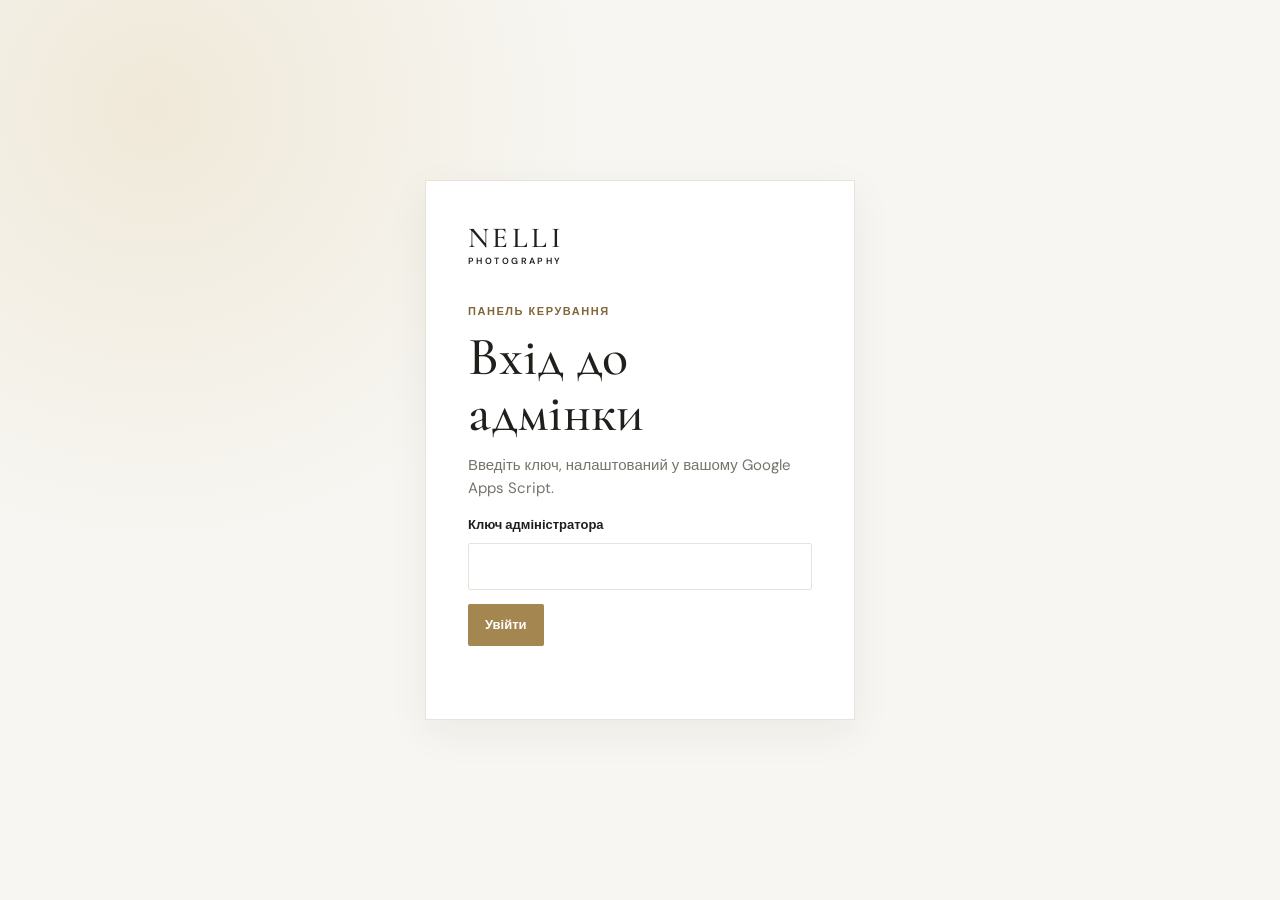
==== commit 37dbef0a: "Remove demo portfolio cards and report upload results" ====
--- a/admin/index.html
+++ b/admin/index.html
@@ -137,8 +137,8 @@
     </main>
   </div>
 
-  <script src="../config.js"></script>
+  <script src="../config.js?v=20261011-2"></script>
   <script src="../content-model.js"></script>
-  <script src="admin.js?v=20261011"></script>
+  <script src="admin.js?v=20261011-2"></script>
 </body>
 </html>
